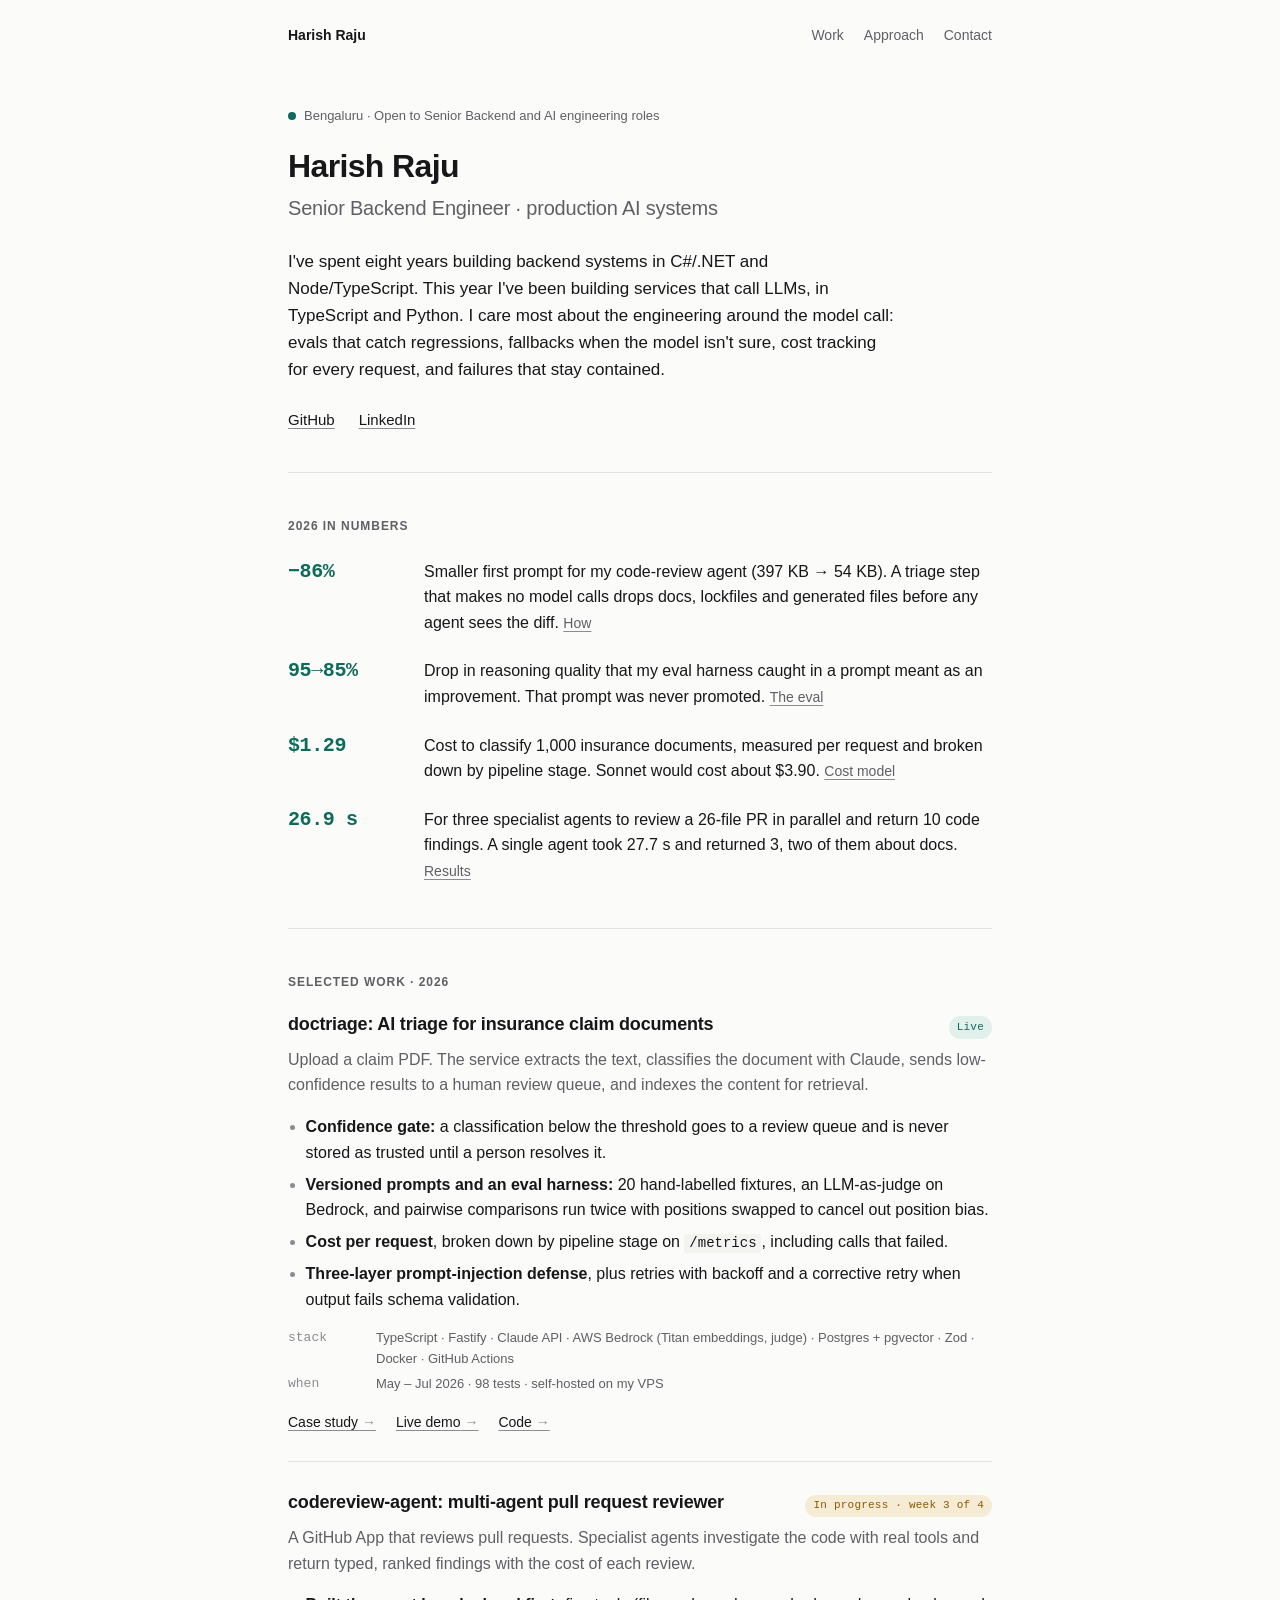
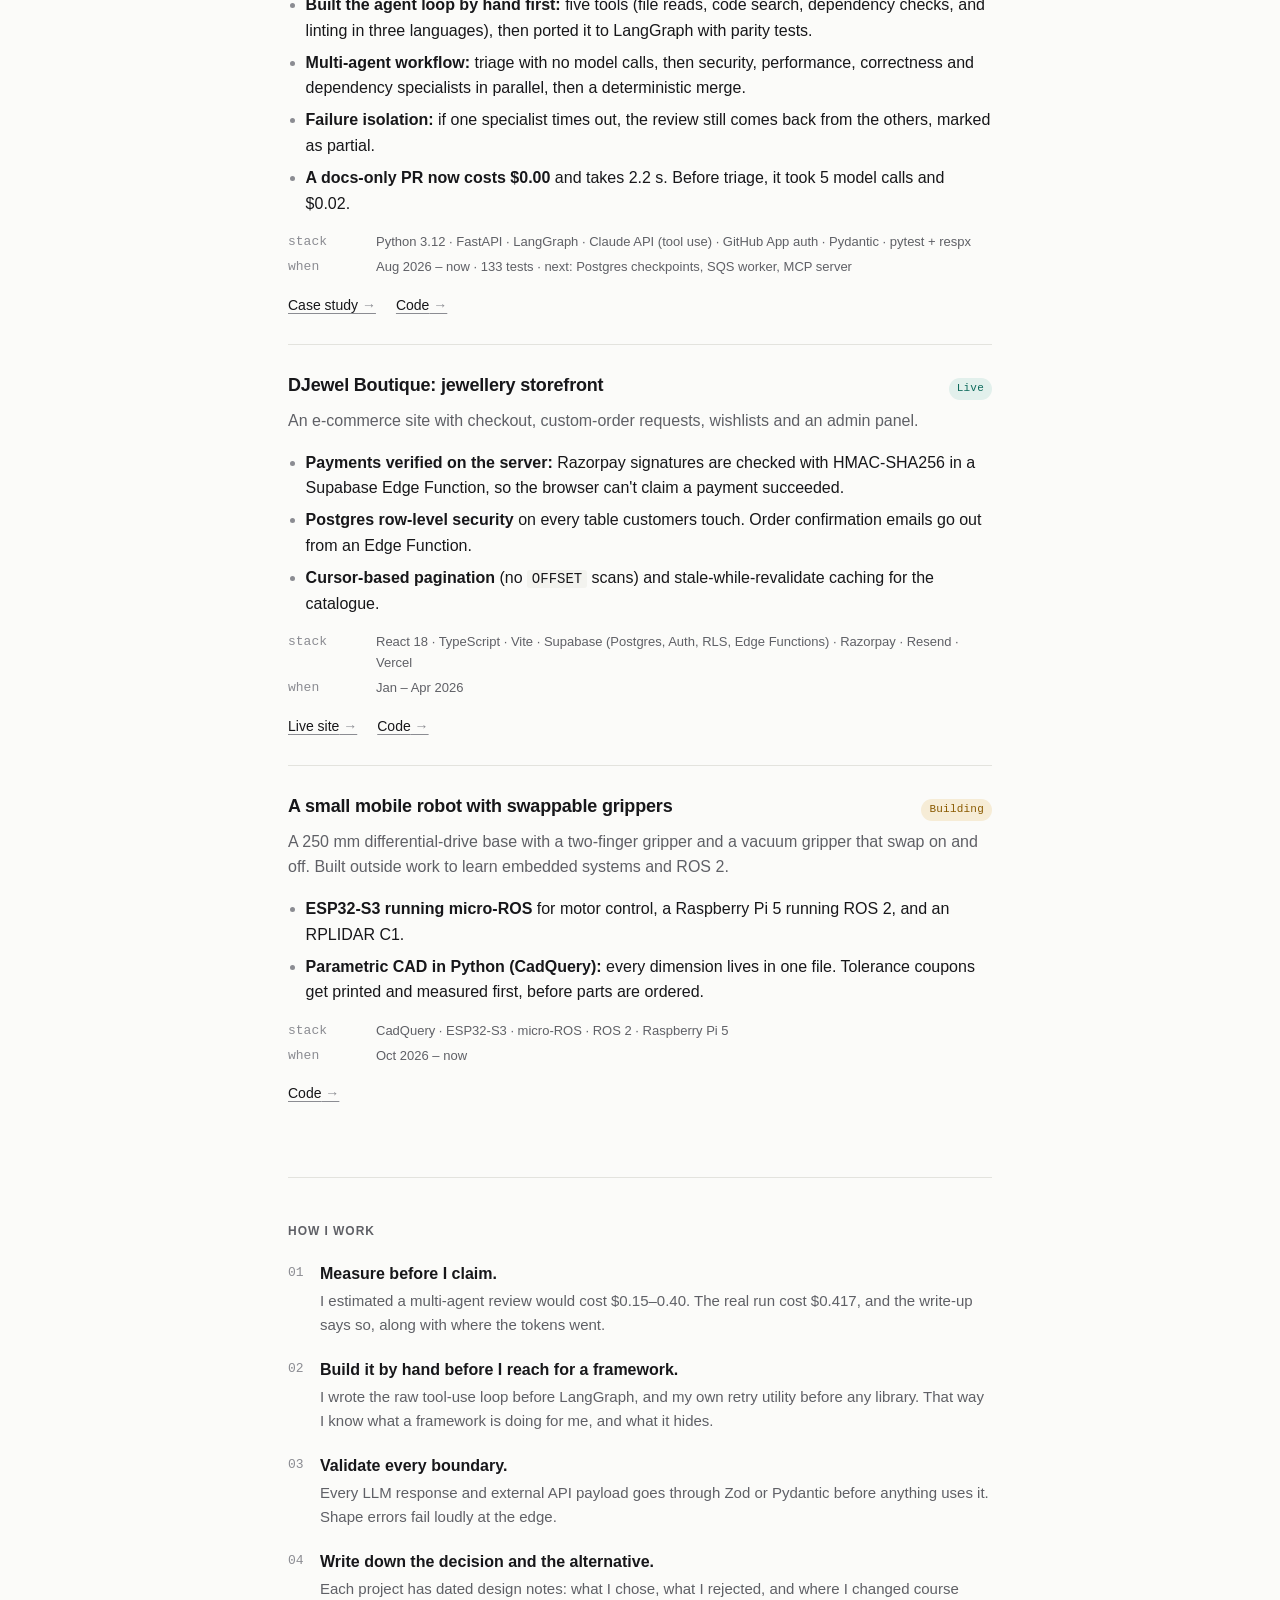
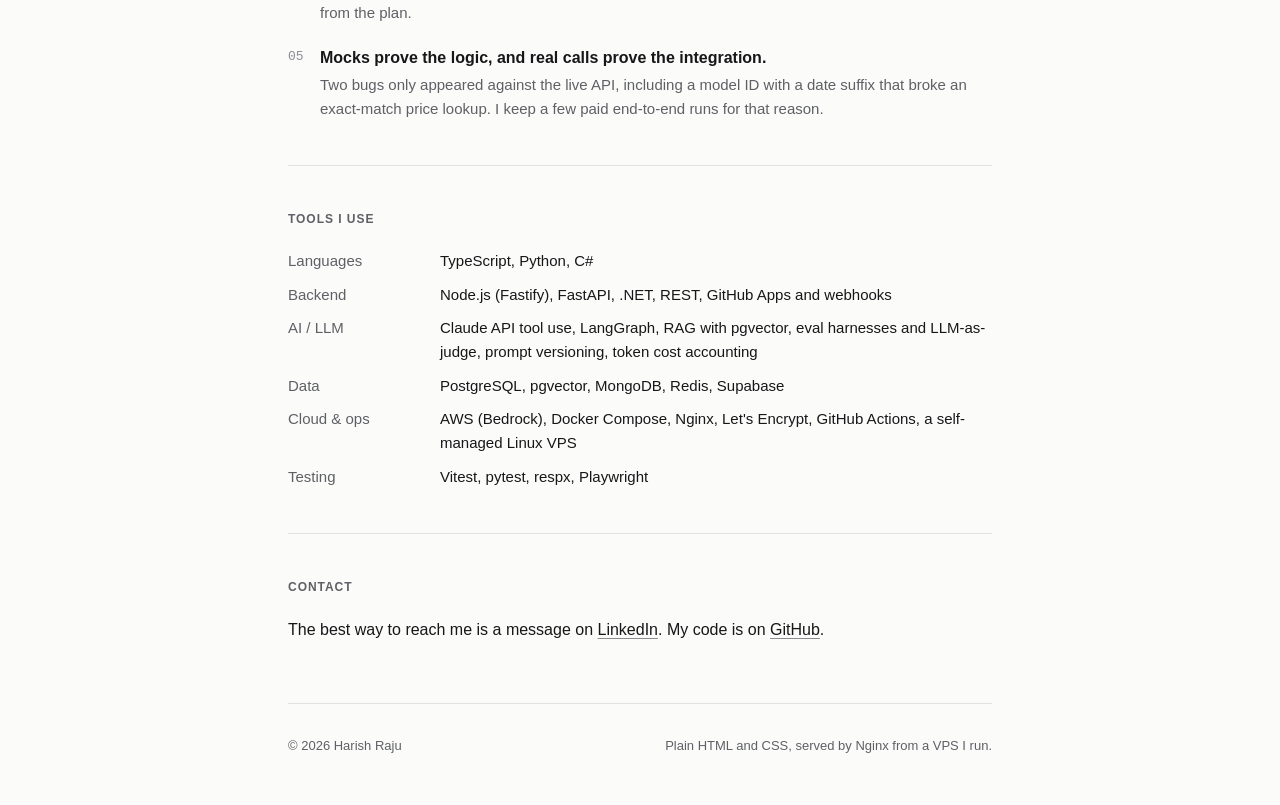
==== index.html @ 6cf72e7b "Portfolio site: home page, doctriage and codereview-agent case studies, deploy config Co-Authored-By" ====
<!doctype html>
<html lang="en">
<head>
<meta charset="utf-8">
<meta name="viewport" content="width=device-width, initial-scale=1">
<title>Harish Raju · Senior Backend Engineer, AI Systems</title>
<meta name="description" content="Senior backend engineer in Bengaluru with 8 years in C#/.NET and Node/TypeScript, now building production LLM services: agents, RAG, evals, cost tracking and failure isolation.">
<link rel="canonical" href="https://harishraju.tech/">
<meta name="color-scheme" content="light dark">
<meta name="theme-color" content="#fbfbf9" media="(prefers-color-scheme: light)">
<meta name="theme-color" content="#111214" media="(prefers-color-scheme: dark)">

<meta property="og:type" content="profile">
<meta property="og:url" content="https://harishraju.tech/">
<meta property="og:title" content="Harish Raju · Senior Backend Engineer, AI Systems">
<meta property="og:description" content="Production LLM services with evals, fallbacks, cost tracking and failure isolation. Case studies with real numbers.">
<meta property="og:image" content="https://harishraju.tech/assets/og.png">
<meta property="og:image:width" content="1200">
<meta property="og:image:height" content="630">
<meta name="twitter:card" content="summary_large_image">

<link rel="icon" href="/favicon.svg" type="image/svg+xml">
<link rel="stylesheet" href="/assets/style.css">

<script type="application/ld+json">
{
  "@context": "https://schema.org",
  "@type": "Person",
  "name": "Harish Raju",
  "url": "https://harishraju.tech/",
  "jobTitle": "Senior Backend Engineer",
  "address": { "@type": "PostalAddress", "addressLocality": "Bengaluru", "addressCountry": "IN" },
  "knowsAbout": ["Backend engineering", "LLM applications", "AI agents", "LangGraph", "RAG", "LLM evaluation", "TypeScript", "Python", "C#", ".NET", "PostgreSQL", "AWS Bedrock", "Docker"],
  "sameAs": ["https://github.com/harisharaju1", "https://www.linkedin.com/in/harish-raju"]
}
</script>
</head>
<body>
<a class="skip" href="#main">Skip to content</a>

<div class="wrap">
  <header class="top">
    <a class="home" href="/">Harish Raju</a>
    <nav aria-label="Primary">
      <a href="#work">Work</a>
      <a href="#approach">Approach</a>
      <a href="#contact">Contact</a>
    </nav>
  </header>

  <main id="main">

    <section class="hero" aria-labelledby="name">
      <div class="status"><span class="dot" aria-hidden="true"></span>Bengaluru · Open to Senior Backend and AI engineering roles</div>
      <h1 id="name">Harish Raju</h1>
      <p class="role">Senior Backend Engineer · production AI systems</p>
      <p class="lede">I've spent eight years building backend systems in C#/.NET and Node/TypeScript. This year I've been building services that call LLMs, in TypeScript and Python. I care most about the engineering around the model call: evals that catch regressions, fallbacks when the model isn't sure, cost tracking for every request, and failures that stay contained.</p>
      <div class="links">
        <a href="https://github.com/harisharaju1">GitHub</a>
        <a href="https://www.linkedin.com/in/harish-raju">LinkedIn</a>
        <!-- <a href="mailto:you@example.com">Email</a> -->
        <!-- <a href="/resume.pdf">Résumé (PDF)</a> -->
      </div>
    </section>

    <section aria-labelledby="numbers">
      <h2 id="numbers">2026 in numbers</h2>
      <ul class="facts">
        <li><span class="n">−86%</span><span class="d">Smaller first prompt for my code-review agent (397 KB → 54 KB). A triage step that makes no model calls drops docs, lockfiles and generated files before any agent sees the diff. <a href="/work/codereview-agent/#triage">How</a></span></li>
        <li><span class="n">95→85%</span><span class="d">Drop in reasoning quality that my eval harness caught in a prompt meant as an improvement. That prompt was never promoted. <a href="/work/doctriage/#evals">The eval</a></span></li>
        <li><span class="n">$1.29</span><span class="d">Cost to classify 1,000 insurance documents, measured per request and broken down by pipeline stage. Sonnet would cost about $3.90. <a href="/work/doctriage/#cost">Cost model</a></span></li>
        <li><span class="n">26.9 s</span><span class="d">For three specialist agents to review a 26-file PR in parallel and return 10 code findings. A single agent took 27.7 s and returned 3, two of them about docs. <a href="/work/codereview-agent/#results">Results</a></span></li>
      </ul>
    </section>

    <section id="work" aria-labelledby="work-h">
      <h2 id="work-h">Selected work · 2026</h2>

      <article class="project">
        <header>
          <h3>doctriage: AI triage for insurance claim documents</h3>
          <span class="badge">Live</span>
        </header>
        <p class="what">Upload a claim PDF. The service extracts the text, classifies the document with Claude, sends low-confidence results to a human review queue, and indexes the content for retrieval.</p>
        <ul>
          <li><strong>Confidence gate:</strong> a classification below the threshold goes to a review queue and is never stored as trusted until a person resolves it.</li>
          <li><strong>Versioned prompts and an eval harness:</strong> 20 hand-labelled fixtures, an LLM-as-judge on Bedrock, and pairwise comparisons run twice with positions swapped to cancel out position bias.</li>
          <li><strong>Cost per request</strong>, broken down by pipeline stage on <code>/metrics</code>, including calls that failed.</li>
          <li><strong>Three-layer prompt-injection defense</strong>, plus retries with backoff and a corrective retry when output fails schema validation.</li>
        </ul>
        <dl class="spec">
          <dt>Stack</dt><dd>TypeScript · Fastify · Claude API · AWS Bedrock (Titan embeddings, judge) · Postgres + pgvector · Zod · Docker · GitHub Actions</dd>
          <dt>When</dt><dd>May – Jul 2026 · 98 tests · self-hosted on my VPS</dd>
        </dl>
        <div class="actions">
          <a href="/work/doctriage/">Case study</a>
          <a href="https://doctriage.harishraju.tech">Live demo</a>
          <a href="https://github.com/harisharaju1/doctriage">Code</a>
        </div>
      </article>

      <article class="project">
        <header>
          <h3>codereview-agent: multi-agent pull request reviewer</h3>
          <span class="badge wip">In progress · week 3 of 4</span>
        </header>
        <p class="what">A GitHub App that reviews pull requests. Specialist agents investigate the code with real tools and return typed, ranked findings with the cost of each review.</p>
        <ul>
          <li><strong>Built the agent loop by hand first:</strong> five tools (file reads, code search, dependency checks, and linting in three languages), then ported it to LangGraph with parity tests.</li>
          <li><strong>Multi-agent workflow:</strong> triage with no model calls, then security, performance, correctness and dependency specialists in parallel, then a deterministic merge.</li>
          <li><strong>Failure isolation:</strong> if one specialist times out, the review still comes back from the others, marked as partial.</li>
          <li><strong>A docs-only PR now costs $0.00</strong> and takes 2.2 s. Before triage, it took 5 model calls and $0.02.</li>
        </ul>
        <dl class="spec">
          <dt>Stack</dt><dd>Python 3.12 · FastAPI · LangGraph · Claude API (tool use) · GitHub App auth · Pydantic · pytest + respx</dd>
          <dt>When</dt><dd>Aug 2026 – now · 133 tests · next: Postgres checkpoints, SQS worker, MCP server</dd>
        </dl>
        <div class="actions">
          <a href="/work/codereview-agent/">Case study</a>
          <a href="https://github.com/harisharaju1/codereview-agent">Code</a>
        </div>
      </article>

      <article class="project">
        <header>
          <h3>DJewel Boutique: jewellery storefront</h3>
          <span class="badge">Live</span>
        </header>
        <p class="what">An e-commerce site with checkout, custom-order requests, wishlists and an admin panel.</p>
        <ul>
          <li><strong>Payments verified on the server:</strong> Razorpay signatures are checked with HMAC-SHA256 in a Supabase Edge Function, so the browser can't claim a payment succeeded.</li>
          <li><strong>Postgres row-level security</strong> on every table customers touch. Order confirmation emails go out from an Edge Function.</li>
          <li><strong>Cursor-based pagination</strong> (no <code>OFFSET</code> scans) and stale-while-revalidate caching for the catalogue.</li>
        </ul>
        <dl class="spec">
          <dt>Stack</dt><dd>React 18 · TypeScript · Vite · Supabase (Postgres, Auth, RLS, Edge Functions) · Razorpay · Resend · Vercel</dd>
          <dt>When</dt><dd>Jan – Apr 2026</dd>
        </dl>
        <div class="actions">
          <a href="https://digitaljems.vercel.app">Live site</a>
          <a href="https://github.com/harisharaju1/digitaljems">Code</a>
        </div>
      </article>

      <article class="project">
        <header>
          <h3>A small mobile robot with swappable grippers</h3>
          <span class="badge wip">Building</span>
        </header>
        <p class="what">A 250 mm differential-drive base with a two-finger gripper and a vacuum gripper that swap on and off. Built outside work to learn embedded systems and ROS 2.</p>
        <ul>
          <li><strong>ESP32-S3 running micro-ROS</strong> for motor control, a Raspberry Pi 5 running ROS 2, and an RPLIDAR C1.</li>
          <li><strong>Parametric CAD in Python (CadQuery):</strong> every dimension lives in one file. Tolerance coupons get printed and measured first, before parts are ordered.</li>
        </ul>
        <dl class="spec">
          <dt>Stack</dt><dd>CadQuery · ESP32-S3 · micro-ROS · ROS 2 · Raspberry Pi 5</dd>
          <dt>When</dt><dd>Oct 2026 – now</dd>
        </dl>
        <div class="actions">
          <a href="https://github.com/harisharaju1/handheld-robotics-v1">Code</a>
        </div>
      </article>
    </section>

    <!--
      Experience goes here. Suggested shape, newest first:

    <section id="experience" aria-labelledby="exp-h">
      <h2 id="exp-h">Experience</h2>
      <article class="project">
        <header><h3>Senior Software Engineer · Company</h3><span class="mono muted">2022 – now</span></header>
        <ul>
          <li>Outcome with a number (latency, cost, scale, users).</li>
        </ul>
      </article>
    </section>
    -->

    <section id="approach" aria-labelledby="approach-h">
      <h2 id="approach-h">How I work</h2>
      <ol class="principles">
        <li><div><strong>Measure before I claim.</strong><p>I estimated a multi-agent review would cost $0.15–0.40. The real run cost $0.417, and the write-up says so, along with where the tokens went.</p></div></li>
        <li><div><strong>Build it by hand before I reach for a framework.</strong><p>I wrote the raw tool-use loop before LangGraph, and my own retry utility before any library. That way I know what a framework is doing for me, and what it hides.</p></div></li>
        <li><div><strong>Validate every boundary.</strong><p>Every LLM response and external API payload goes through Zod or Pydantic before anything uses it. Shape errors fail loudly at the edge.</p></div></li>
        <li><div><strong>Write down the decision and the alternative.</strong><p>Each project has dated design notes: what I chose, what I rejected, and where I changed course from the plan.</p></div></li>
        <li><div><strong>Mocks prove the logic, and real calls prove the integration.</strong><p>Two bugs only appeared against the live API, including a model ID with a date suffix that broke an exact-match price lookup. I keep a few paid end-to-end runs for that reason.</p></div></li>
      </ol>
    </section>

    <section aria-labelledby="skills-h">
      <h2 id="skills-h">Tools I use</h2>
      <dl class="skills">
        <dt>Languages</dt><dd>TypeScript, Python, C#</dd>
        <dt>Backend</dt><dd>Node.js (Fastify), FastAPI, .NET, REST, GitHub Apps and webhooks</dd>
        <dt>AI / LLM</dt><dd>Claude API tool use, LangGraph, RAG with pgvector, eval harnesses and LLM-as-judge, prompt versioning, token cost accounting</dd>
        <dt>Data</dt><dd>PostgreSQL, pgvector, MongoDB, Redis, Supabase</dd>
        <dt>Cloud &amp; ops</dt><dd>AWS (Bedrock), Docker Compose, Nginx, Let's Encrypt, GitHub Actions, a self-managed Linux VPS</dd>
        <dt>Testing</dt><dd>Vitest, pytest, respx, Playwright</dd>
      </dl>
    </section>

    <section id="contact" aria-labelledby="contact-h">
      <h2 id="contact-h">Contact</h2>
      <p>The best way to reach me is a message on <a href="https://www.linkedin.com/in/harish-raju">LinkedIn</a>. My code is on <a href="https://github.com/harisharaju1">GitHub</a>.</p>
    </section>

  </main>

  <footer class="site">
    <span>© 2026 Harish Raju</span>
    <span class="built">Plain HTML and CSS, served by Nginx from a VPS I run.</span>
  </footer>
</div>
</body>
</html>
---- assets/style.css ----
/* harishraju.tech — one stylesheet, no build step. */

:root {
  --bg: #fbfbf9;
  --surface: #f3f3ef;
  --text: #17171a;
  --muted: #5f6066;
  --faint: #8b8c92;
  --rule: #e3e3de;
  --accent: #0e6b5c;
  --accent-soft: #e2f0ec;
  --warn: #8a5a00;
  --warn-soft: #f6ecd6;

  --sans: ui-sans-serif, -apple-system, BlinkMacSystemFont, "Segoe UI", Roboto, "Helvetica Neue", Arial, sans-serif;
  --mono: ui-monospace, "SF Mono", SFMono-Regular, Menlo, Consolas, "Liberation Mono", monospace;

  --measure: 44rem;
  --gutter: 1rem;
}

@media (prefers-color-scheme: dark) {
  :root:not([data-theme="light"]) {
    --bg: #111214;
    --surface: #18191c;
    --text: #e8e8e6;
    --muted: #a3a4a8;
    --faint: #75767b;
    --rule: #2a2b2f;
    --accent: #5cc3ac;
    --accent-soft: #15302a;
    --warn: #e0b45c;
    --warn-soft: #2d2513;
  }
}

*, *::before, *::after { box-sizing: border-box; }

html { -webkit-text-size-adjust: 100%; }

body {
  margin: 0;
  background: var(--bg);
  color: var(--text);
  font: 16px/1.6 var(--sans);
  text-rendering: optimizeLegibility;
  -webkit-font-smoothing: antialiased;
}

.wrap {
  max-width: calc(var(--measure) + 2 * var(--gutter));
  margin: 0 auto;
  padding: 0 var(--gutter);
}

a { color: inherit; text-decoration-color: var(--faint); text-underline-offset: 3px; text-decoration-thickness: 1px; }
a:hover { color: var(--accent); text-decoration-color: currentColor; }
a:focus-visible { outline: 2px solid var(--accent); outline-offset: 2px; border-radius: 2px; }

.skip { position: absolute; left: -999px; }
.skip:focus { left: var(--gutter); top: .5rem; background: var(--bg); padding: .25rem .5rem; }

/* ---------- top bar ---------- */

.top {
  display: flex; justify-content: space-between; align-items: baseline;
  padding: 1.5rem 0 0; font-size: .875rem;
}
.top .home { font-weight: 600; text-decoration: none; }
.top nav { display: flex; gap: 1.25rem; color: var(--muted); }
.top nav a { text-decoration: none; }

/* ---------- type ---------- */

h1 { font-size: 2rem; line-height: 1.2; letter-spacing: -.02em; margin: 0; font-weight: 650; }
h2 {
  font-size: .75rem; font-weight: 600; letter-spacing: .08em; text-transform: uppercase;
  color: var(--muted); margin: 0 0 1.25rem;
}
h3 { font-size: 1.125rem; line-height: 1.35; margin: 0; font-weight: 620; letter-spacing: -.01em; }
p { margin: 0 0 1rem; }
.muted { color: var(--muted); }
.mono, code { font-family: var(--mono); font-size: .875em; }
code { background: var(--surface); padding: .1em .35em; border-radius: 3px; }

section { padding: 2.75rem 0; border-top: 1px solid var(--rule); }
section:first-of-type { border-top: 0; }

/* ---------- hero ---------- */

.hero { padding: 3.5rem 0 2.5rem; }
.hero .role { font-size: 1.25rem; color: var(--muted); margin: .4rem 0 1.5rem; letter-spacing: -.01em; }
.hero .lede { font-size: 1.0625rem; max-width: 38rem; }
.status {
  display: inline-flex; align-items: center; gap: .5rem;
  font-size: .8125rem; color: var(--muted); margin-bottom: 1.25rem;
}
.dot { width: .5rem; height: .5rem; border-radius: 50%; background: var(--accent); flex: none; }
.links { display: flex; flex-wrap: wrap; gap: .5rem 1.5rem; margin-top: 1.5rem; font-size: .9375rem; }
.links a { font-weight: 500; }

/* ---------- key numbers ---------- */

.facts { list-style: none; margin: 0; padding: 0; display: grid; gap: 1.25rem; }
.facts li { display: grid; grid-template-columns: 7.5rem 1fr; gap: 1rem; align-items: baseline; }
.facts .n { font-family: var(--mono); font-size: 1.25rem; font-weight: 600; letter-spacing: -.02em; color: var(--accent); white-space: nowrap; }
.facts .d { color: var(--text); }
.facts .d a { color: var(--muted); font-size: .875rem; white-space: nowrap; }

/* ---------- project entries ---------- */

.project { padding: 1.75rem 0; border-top: 1px solid var(--rule); }
.project:first-of-type { border-top: 0; padding-top: 0; }
.project header { display: flex; justify-content: space-between; align-items: baseline; gap: 1rem; flex-wrap: wrap; margin-bottom: .5rem; }
.project .what { color: var(--muted); margin-bottom: 1rem; }
.project ul { margin: 0 0 1rem; padding-left: 1.1rem; }
.project li { margin-bottom: .4rem; }
.project li::marker { color: var(--faint); }

.badge {
  font-family: var(--mono); font-size: .6875rem; letter-spacing: .02em;
  padding: .15rem .5rem; border-radius: 999px; white-space: nowrap;
  background: var(--accent-soft); color: var(--accent);
}
.badge.wip { background: var(--warn-soft); color: var(--warn); }

.spec { display: grid; grid-template-columns: 4.5rem 1fr; gap: .25rem 1rem; font-size: .8125rem; margin: 0 0 1rem; }
.spec dt { font-family: var(--mono); color: var(--faint); text-transform: lowercase; }
.spec dd { margin: 0; color: var(--muted); }

.actions { display: flex; flex-wrap: wrap; gap: .5rem 1.25rem; font-size: .875rem; font-weight: 500; }
.actions a::after { content: " \2192"; color: var(--faint); }

/* ---------- principles ---------- */

.principles { list-style: none; padding: 0; margin: 0; display: grid; gap: 1.25rem; counter-reset: p; }
.principles li { counter-increment: p; display: grid; grid-template-columns: 2rem 1fr; }
.principles li::before { content: counter(p, decimal-leading-zero); font-family: var(--mono); font-size: .8125rem; color: var(--faint); padding-top: .15rem; }
.principles strong { font-weight: 600; }
.principles p { margin: .15rem 0 0; color: var(--muted); font-size: .9375rem; }

/* ---------- skills ---------- */

.skills { display: grid; grid-template-columns: 8.5rem 1fr; gap: .6rem 1rem; margin: 0; font-size: .9375rem; }
.skills dt { color: var(--muted); }
.skills dd { margin: 0; }

/* ---------- case study pages ---------- */

.crumb { font-size: .8125rem; color: var(--muted); margin: 3rem 0 .75rem; font-family: var(--mono); }
.crumb a { text-decoration: none; }
.cs-head { padding-bottom: 2rem; }
.cs-head .role { font-size: 1.125rem; color: var(--muted); margin: .5rem 0 1.5rem; }

.prose p, .prose li { max-width: 40rem; }
.prose ul, .prose ol { padding-left: 1.1rem; margin: 0 0 1rem; }
.prose li { margin-bottom: .5rem; }
.prose h3 { margin: 2rem 0 .5rem; }
.prose h3:first-child { margin-top: 0; }

table { width: 100%; border-collapse: collapse; font-size: .875rem; margin: 0 0 1rem; }
th, td { text-align: left; padding: .55rem .75rem .55rem 0; border-bottom: 1px solid var(--rule); vertical-align: top; }
th { font-weight: 600; font-size: .75rem; color: var(--muted); letter-spacing: .02em; }
td.num, th.num { text-align: right; font-family: var(--mono); font-variant-numeric: tabular-nums; padding-right: 0; padding-left: .75rem; white-space: nowrap; }
.table-scroll { overflow-x: auto; -webkit-overflow-scrolling: touch; }
.caption { font-size: .8125rem; color: var(--muted); }

/* decision blocks */
.decision { border-left: 2px solid var(--rule); padding-left: 1rem; margin: 0 0 1.5rem; }
.decision h3 { font-size: 1rem; margin-bottom: .35rem; }
.decision p { color: var(--muted); font-size: .9375rem; margin-bottom: .5rem; }
.decision .alt { font-size: .875rem; color: var(--faint); }

/* ---------- flow diagrams (HTML, so they reflow on phones) ---------- */

.flow { display: grid; gap: 0; margin: .5rem 0 1rem; font-size: .8125rem; }
.flow .step {
  border: 1px solid var(--rule); border-radius: 6px; background: var(--surface);
  padding: .55rem .75rem; display: grid; grid-template-columns: 1fr auto; gap: .75rem; align-items: baseline;
}
.flow .step b { font-weight: 600; }
.flow .step span { color: var(--muted); font-family: var(--mono); font-size: .75rem; text-align: right; }
.flow .step.accent { border-color: var(--accent); background: var(--accent-soft); }
.flow .arrow { height: 1.25rem; position: relative; }
.flow .arrow::before { content: ""; position: absolute; left: 1.25rem; top: 0; bottom: 0; border-left: 1px solid var(--faint); }
.flow .arrow::after { content: ""; position: absolute; left: calc(1.25rem - 3px); bottom: 0; border: 3px solid transparent; border-top-color: var(--faint); border-bottom: 0; }
.flow .arrow em { position: absolute; left: 2rem; top: .1rem; font-style: normal; font-family: var(--mono); font-size: .6875rem; color: var(--faint); }
.flow .fork { display: grid; grid-template-columns: repeat(var(--n, 2), minmax(0, 1fr)); gap: .5rem; }
.flow .fork .step { grid-template-columns: 1fr; gap: .15rem; }
.flow .fork .step span { text-align: left; }

/* ---------- footer ---------- */

footer.site { border-top: 1px solid var(--rule); padding: 2rem 0 3rem; font-size: .8125rem; color: var(--muted); display: flex; justify-content: space-between; gap: 1rem; flex-wrap: wrap; }

/* ---------- small screens ---------- */

@media (max-width: 560px) {
  h1 { font-size: 1.75rem; }
  .hero { padding-top: 2.5rem; }
  .facts li { grid-template-columns: 1fr; gap: .1rem; }
  .skills { grid-template-columns: 1fr; gap: .1rem; }
  .skills dd { margin-bottom: .6rem; }
  .flow .fork { grid-template-columns: 1fr 1fr; }
  .top nav { gap: .9rem; }
  table { font-size: .8125rem; }
  td.num, th.num { padding-left: .5rem; }
  th, td { padding-right: .5rem; }
}

/* ---------- print: recruiters do print these ---------- */

@media print {
  :root { --bg: #fff; --text: #000; --muted: #333; --faint: #666; --rule: #ccc; --accent: #000; --accent-soft: #fff; --surface: #fff; }
  .top nav, .skip, footer.site .built { display: none; }
  section { padding: 1.25rem 0; break-inside: avoid-page; }
  .project { break-inside: avoid; }
  a { text-decoration: none; }
  .links a[href^="http"]::after, .actions a[href^="http"]::after { content: " (" attr(href) ")"; font-size: .75rem; color: var(--muted); }
}
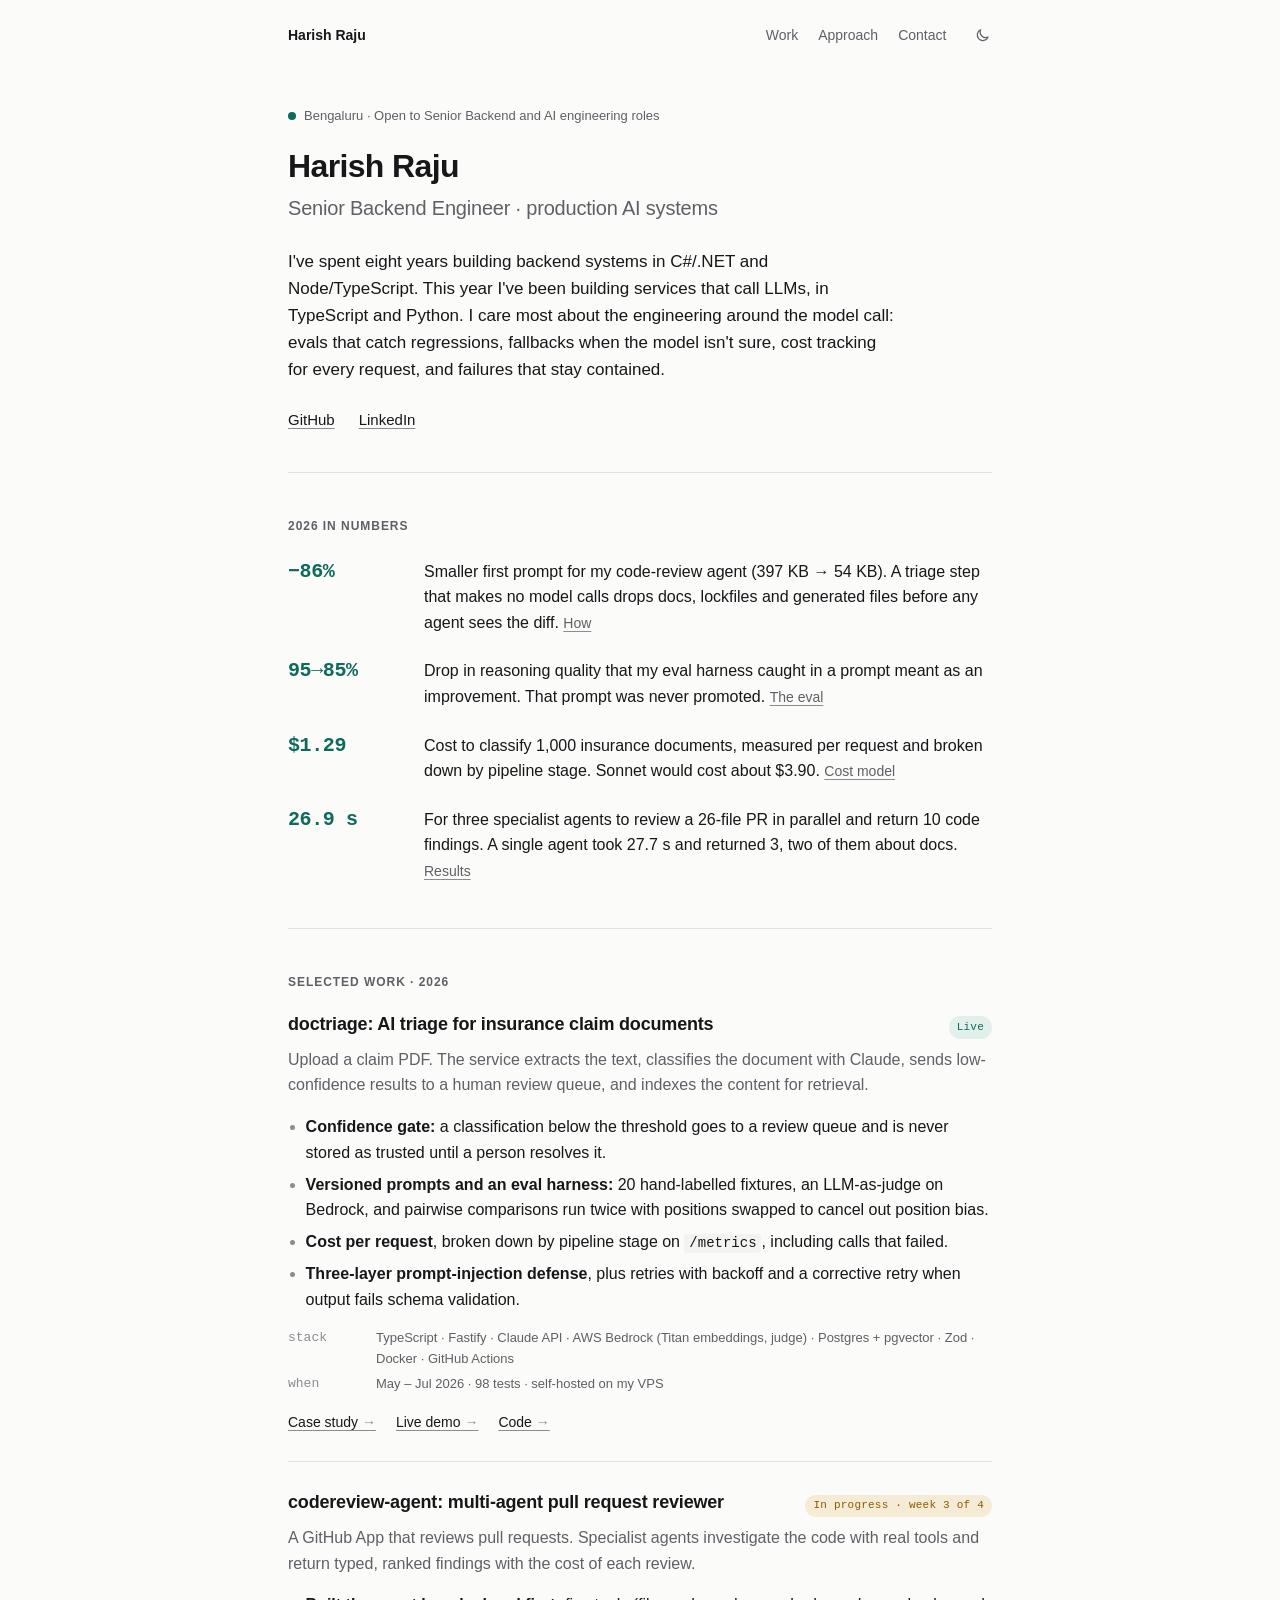
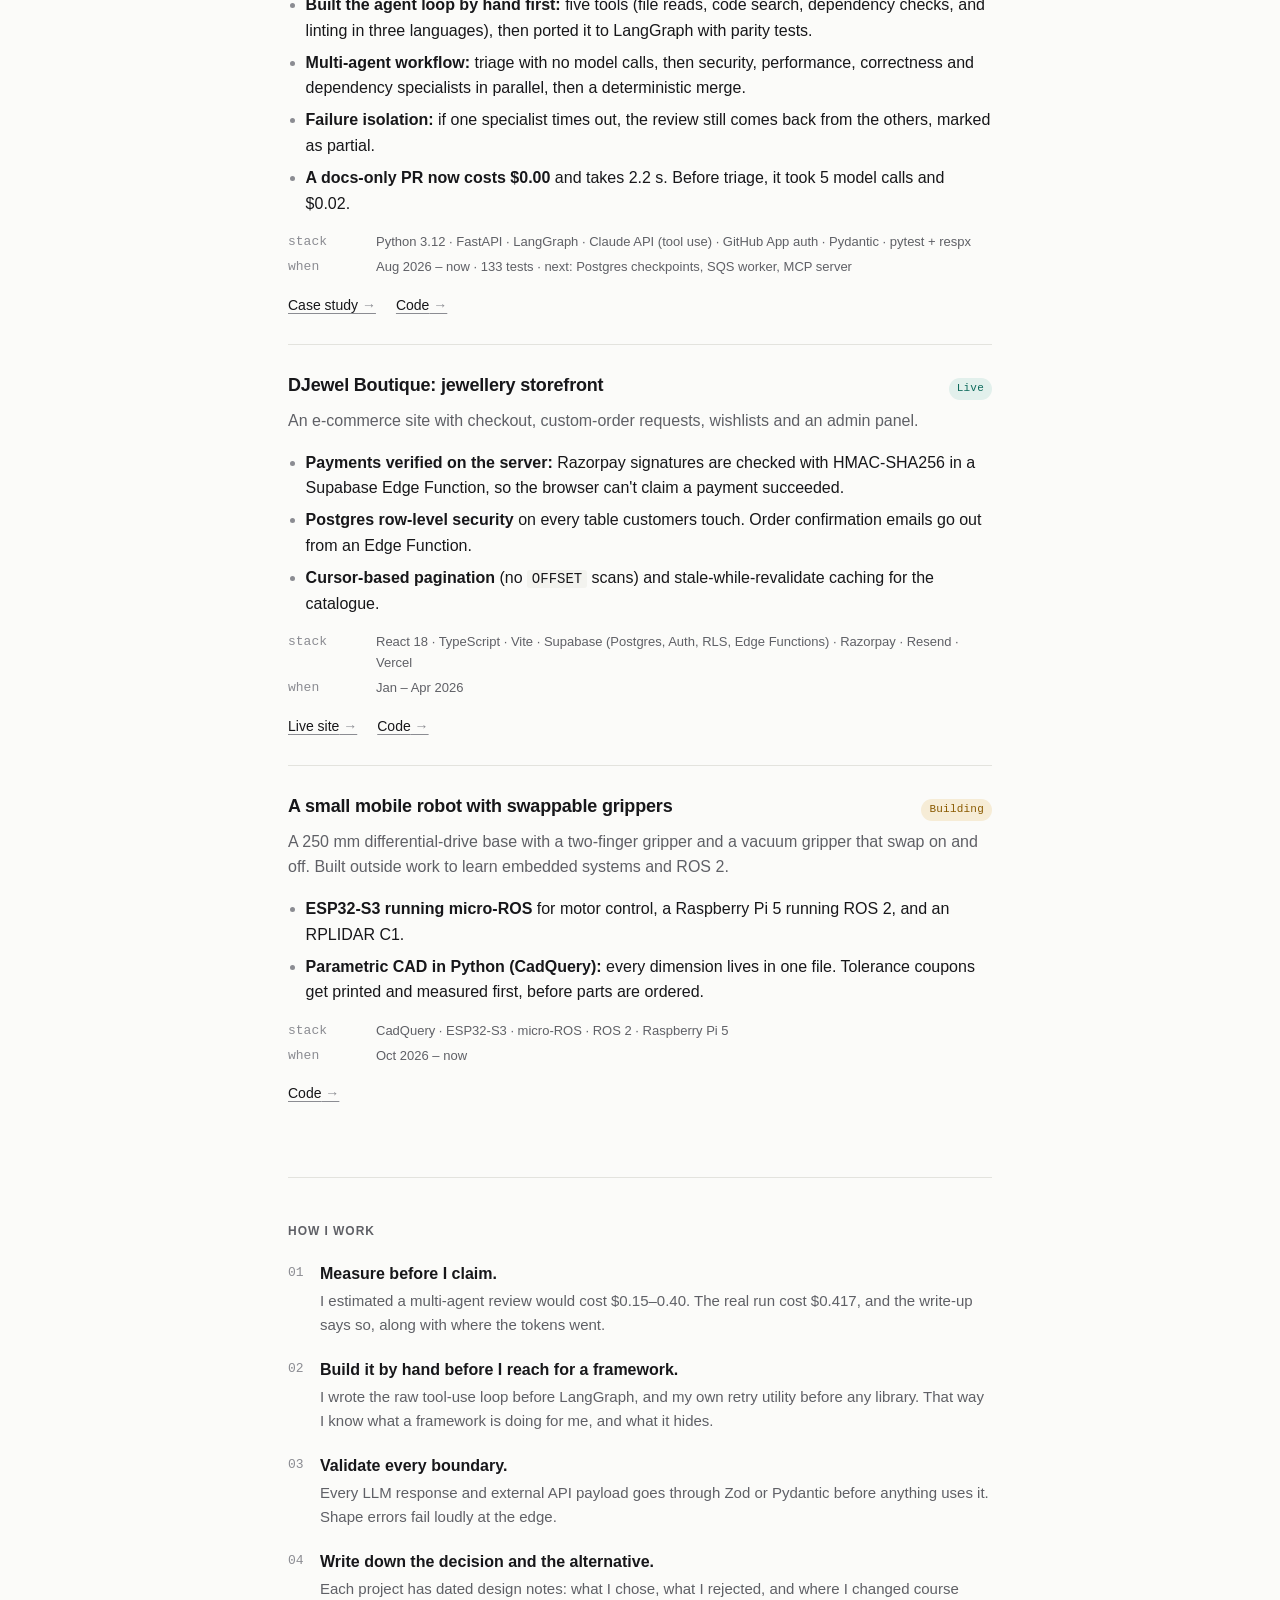
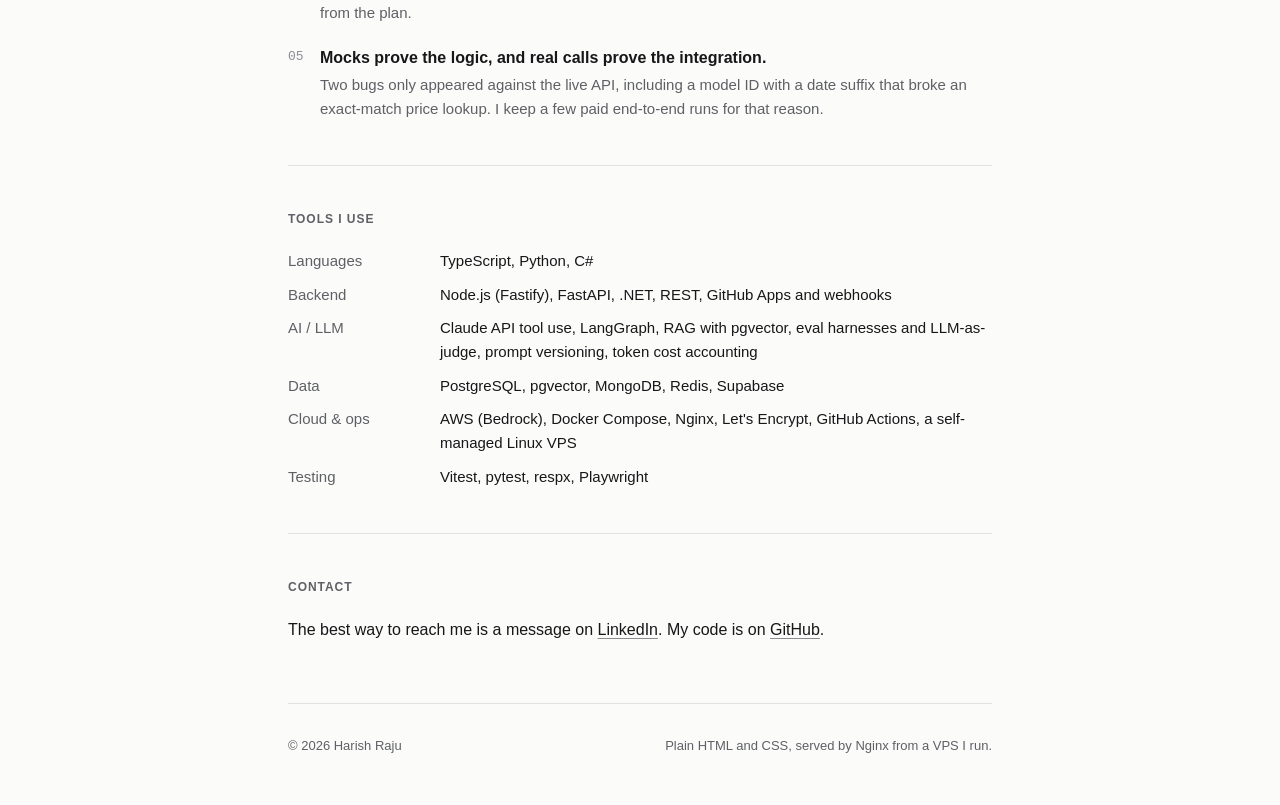
==== commit 27dacf7d: "Add a light/dark toggle, defaulting to light theme.js loads in <head> so a saved choice applies befo" ====
--- a/index.html
+++ b/index.html
@@ -6,9 +6,8 @@
 <title>Harish Raju · Senior Backend Engineer, AI Systems</title>
 <meta name="description" content="Senior backend engineer in Bengaluru with 8 years in C#/.NET and Node/TypeScript, now building production LLM services: agents, RAG, evals, cost tracking and failure isolation.">
 <link rel="canonical" href="https://harishraju.tech/">
-<meta name="color-scheme" content="light dark">
-<meta name="theme-color" content="#fbfbf9" media="(prefers-color-scheme: light)">
-<meta name="theme-color" content="#111214" media="(prefers-color-scheme: dark)">
+<meta name="color-scheme" content="light">
+<meta name="theme-color" content="#fbfbf9">
 
 <meta property="og:type" content="profile">
 <meta property="og:url" content="https://harishraju.tech/">
@@ -21,6 +20,7 @@
 
 <link rel="icon" href="/favicon.svg" type="image/svg+xml">
 <link rel="stylesheet" href="/assets/style.css">
+<script src="/assets/theme.js"></script>
 
 <script type="application/ld+json">
 {
@@ -41,11 +41,17 @@
 <div class="wrap">
   <header class="top">
     <a class="home" href="/">Harish Raju</a>
-    <nav aria-label="Primary">
-      <a href="#work">Work</a>
-      <a href="#approach">Approach</a>
-      <a href="#contact">Contact</a>
-    </nav>
+    <div class="right">
+      <nav aria-label="Primary">
+        <a href="#work">Work</a>
+        <a href="#approach">Approach</a>
+        <a href="#contact">Contact</a>
+      </nav>
+      <button class="theme-toggle" type="button" aria-label="Switch to dark mode" aria-pressed="false">
+        <svg class="moon" viewBox="0 0 24 24" fill="none" stroke="currentColor" stroke-width="1.75" stroke-linecap="round" stroke-linejoin="round" aria-hidden="true"><path d="M20 14.5A8 8 0 0 1 9.5 4a8 8 0 1 0 10.5 10.5z"/></svg>
+        <svg class="sun" viewBox="0 0 24 24" fill="none" stroke="currentColor" stroke-width="1.75" stroke-linecap="round" aria-hidden="true"><circle cx="12" cy="12" r="4"/><path d="M12 2v2M12 20v2M4.9 4.9l1.4 1.4M17.7 17.7l1.4 1.4M2 12h2M20 12h2M4.9 19.1l1.4-1.4M17.7 6.3l1.4-1.4"/></svg>
+      </button>
+    </div>
   </header>
 
   <main id="main">
--- a/assets/style.css
+++ b/assets/style.css
@@ -17,21 +17,24 @@
 
   --measure: 44rem;
   --gutter: 1rem;
-}
-
-@media (prefers-color-scheme: dark) {
-  :root:not([data-theme="light"]) {
-    --bg: #111214;
-    --surface: #18191c;
-    --text: #e8e8e6;
-    --muted: #a3a4a8;
-    --faint: #75767b;
-    --rule: #2a2b2f;
-    --accent: #5cc3ac;
-    --accent-soft: #15302a;
-    --warn: #e0b45c;
-    --warn-soft: #2d2513;
-  }
+
+  color-scheme: light;
+}
+
+/* Light is the default. Dark applies only when the visitor picks it (assets/theme.js). */
+:root[data-theme="dark"] {
+  --bg: #111214;
+  --surface: #18191c;
+  --text: #e8e8e6;
+  --muted: #a3a4a8;
+  --faint: #75767b;
+  --rule: #2a2b2f;
+  --accent: #5cc3ac;
+  --accent-soft: #15302a;
+  --warn: #e0b45c;
+  --warn-soft: #2d2513;
+
+  color-scheme: dark;
 }
 
 *, *::before, *::after { box-sizing: border-box; }
@@ -69,6 +72,20 @@
 .top .home { font-weight: 600; text-decoration: none; }
 .top nav { display: flex; gap: 1.25rem; color: var(--muted); }
 .top nav a { text-decoration: none; }
+.top .right { display: flex; align-items: center; gap: 1.25rem; }
+
+/* Hidden until theme.js runs, so it never shows as a dead button without JS. */
+.theme-toggle { display: none; }
+:root[data-theme] .theme-toggle {
+  display: inline-flex; align-items: center; justify-content: center;
+  width: 2rem; height: 2rem; margin: -.4rem -.4rem -.4rem 0; padding: 0;
+  border: 0; border-radius: 6px; background: none; color: var(--muted); cursor: pointer;
+}
+.theme-toggle:hover { color: var(--accent); background: var(--surface); }
+.theme-toggle:focus-visible { outline: 2px solid var(--accent); outline-offset: 2px; }
+.theme-toggle svg { width: 1.05rem; height: 1.05rem; }
+.theme-toggle .moon, :root[data-theme="dark"] .theme-toggle .sun { display: block; }
+.theme-toggle .sun, :root[data-theme="dark"] .theme-toggle .moon { display: none; }
 
 /* ---------- type ---------- */
 
@@ -186,6 +203,7 @@
 .flow .arrow::after { content: ""; position: absolute; left: calc(1.25rem - 3px); bottom: 0; border: 3px solid transparent; border-top-color: var(--faint); border-bottom: 0; }
 .flow .arrow em { position: absolute; left: 2rem; top: .1rem; font-style: normal; font-family: var(--mono); font-size: .6875rem; color: var(--faint); }
 .flow .fork { display: grid; grid-template-columns: repeat(var(--n, 2), minmax(0, 1fr)); gap: .5rem; }
+.flow .fork.four { --n: 4; }
 .flow .fork .step { grid-template-columns: 1fr; gap: .15rem; }
 .flow .fork .step span { text-align: left; }
 
@@ -203,6 +221,7 @@
   .skills dd { margin-bottom: .6rem; }
   .flow .fork { grid-template-columns: 1fr 1fr; }
   .top nav { gap: .9rem; }
+  .top .right { gap: .9rem; }
   table { font-size: .8125rem; }
   td.num, th.num { padding-left: .5rem; }
   th, td { padding-right: .5rem; }
@@ -212,7 +231,7 @@
 
 @media print {
   :root { --bg: #fff; --text: #000; --muted: #333; --faint: #666; --rule: #ccc; --accent: #000; --accent-soft: #fff; --surface: #fff; }
-  .top nav, .skip, footer.site .built { display: none; }
+  .top nav, .theme-toggle, .skip, footer.site .built { display: none !important; }
   section { padding: 1.25rem 0; break-inside: avoid-page; }
   .project { break-inside: avoid; }
   a { text-decoration: none; }
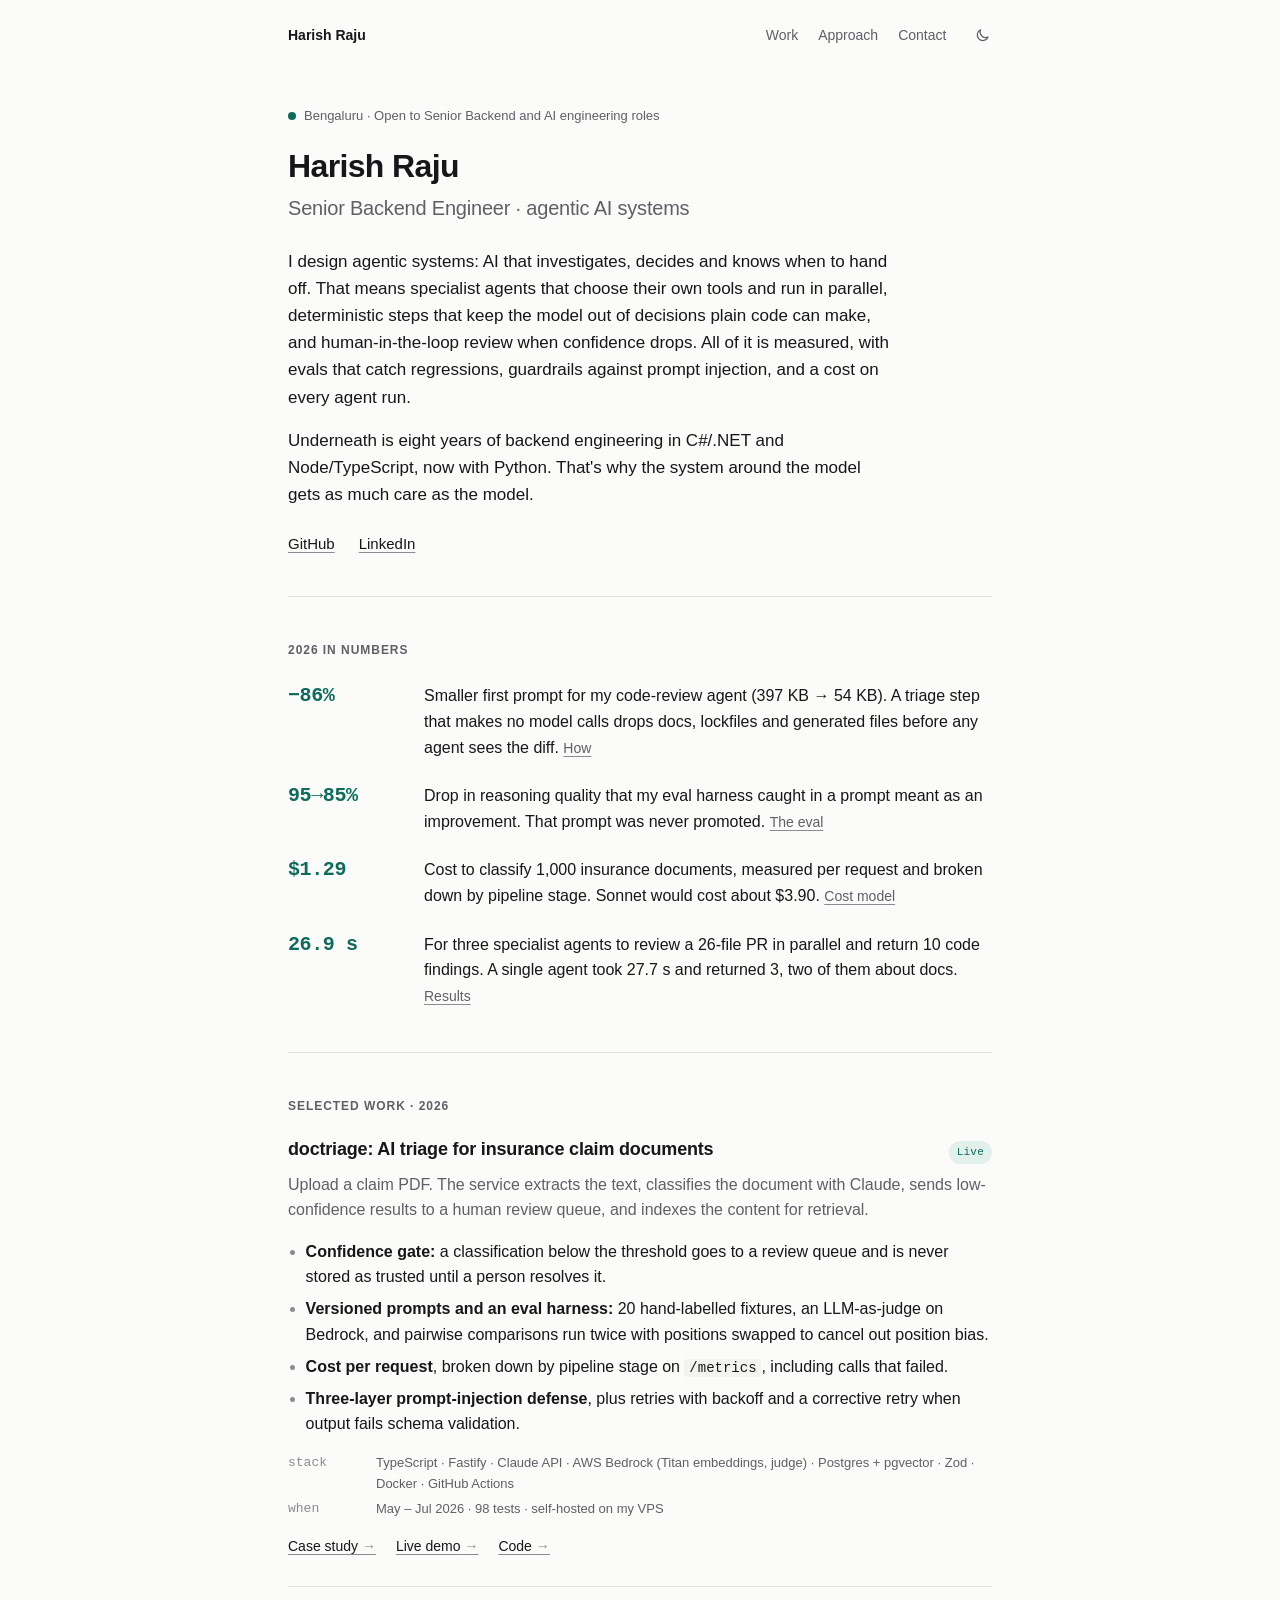
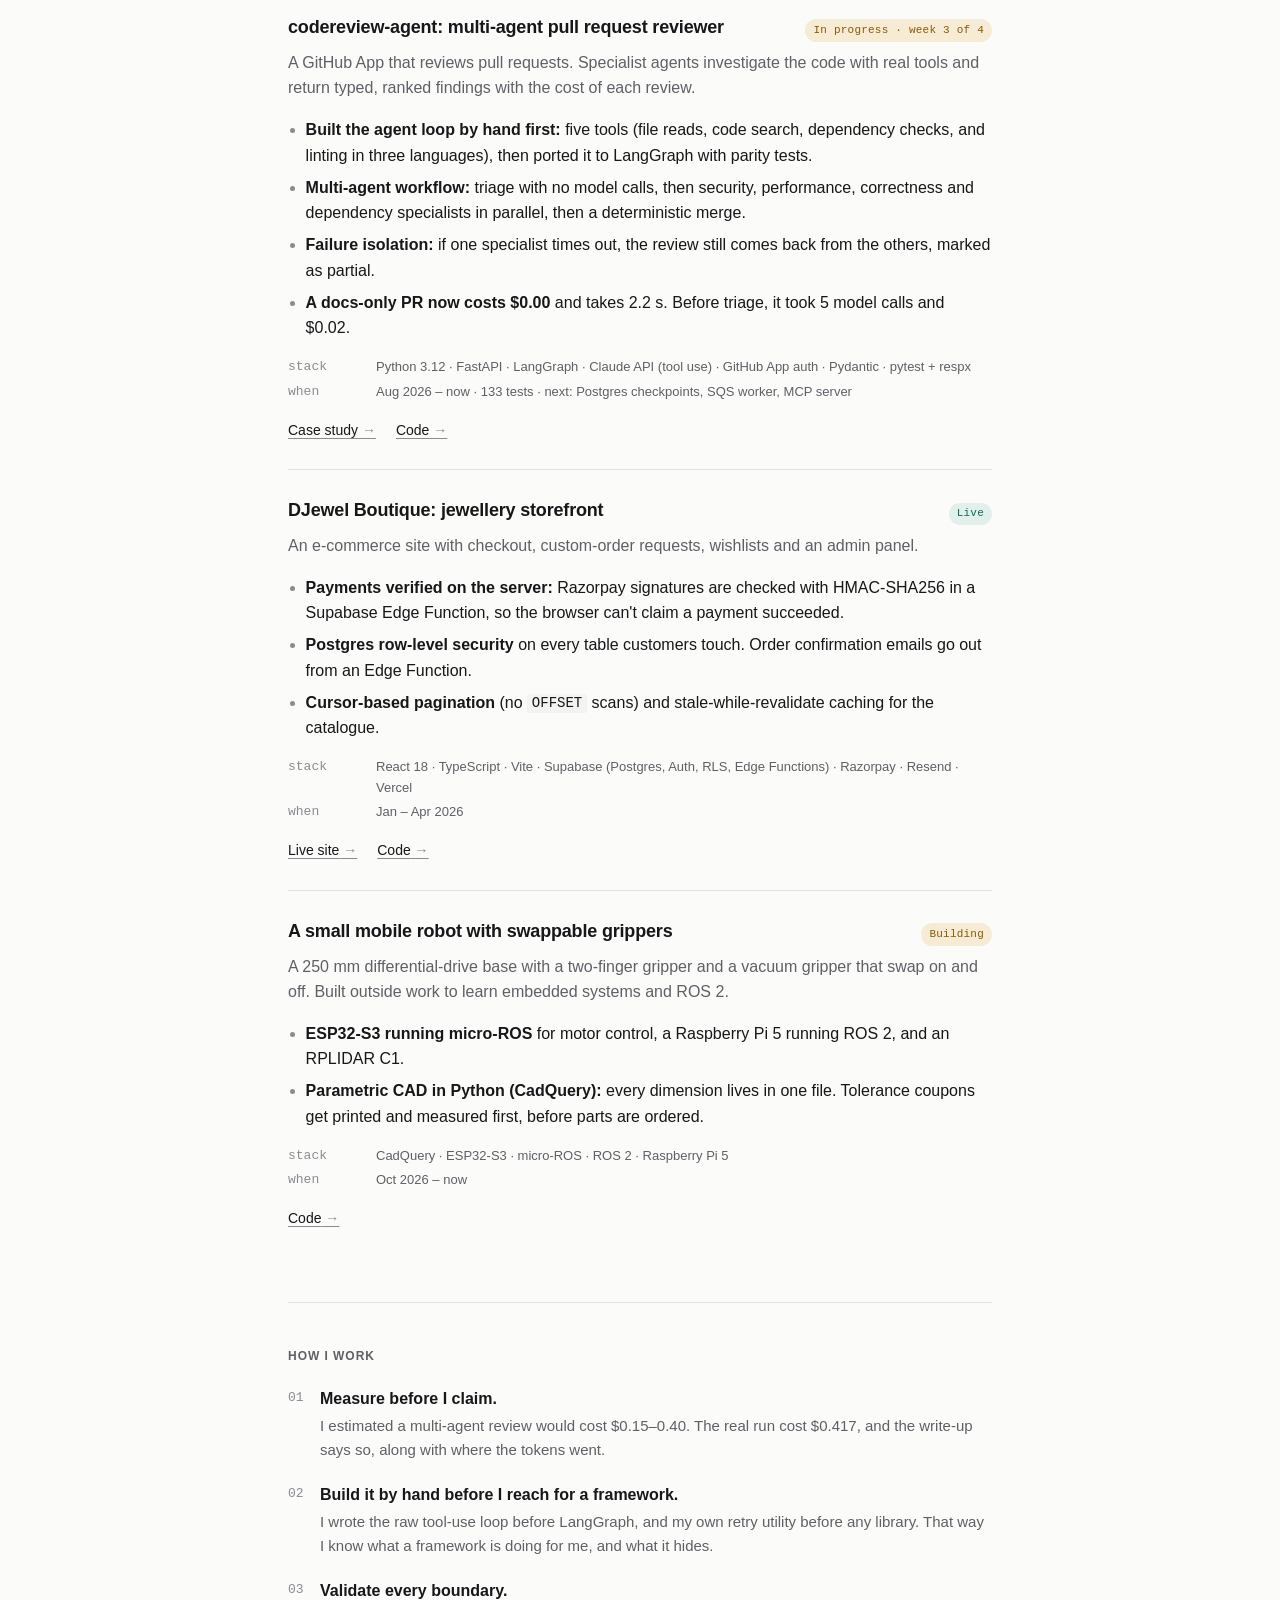
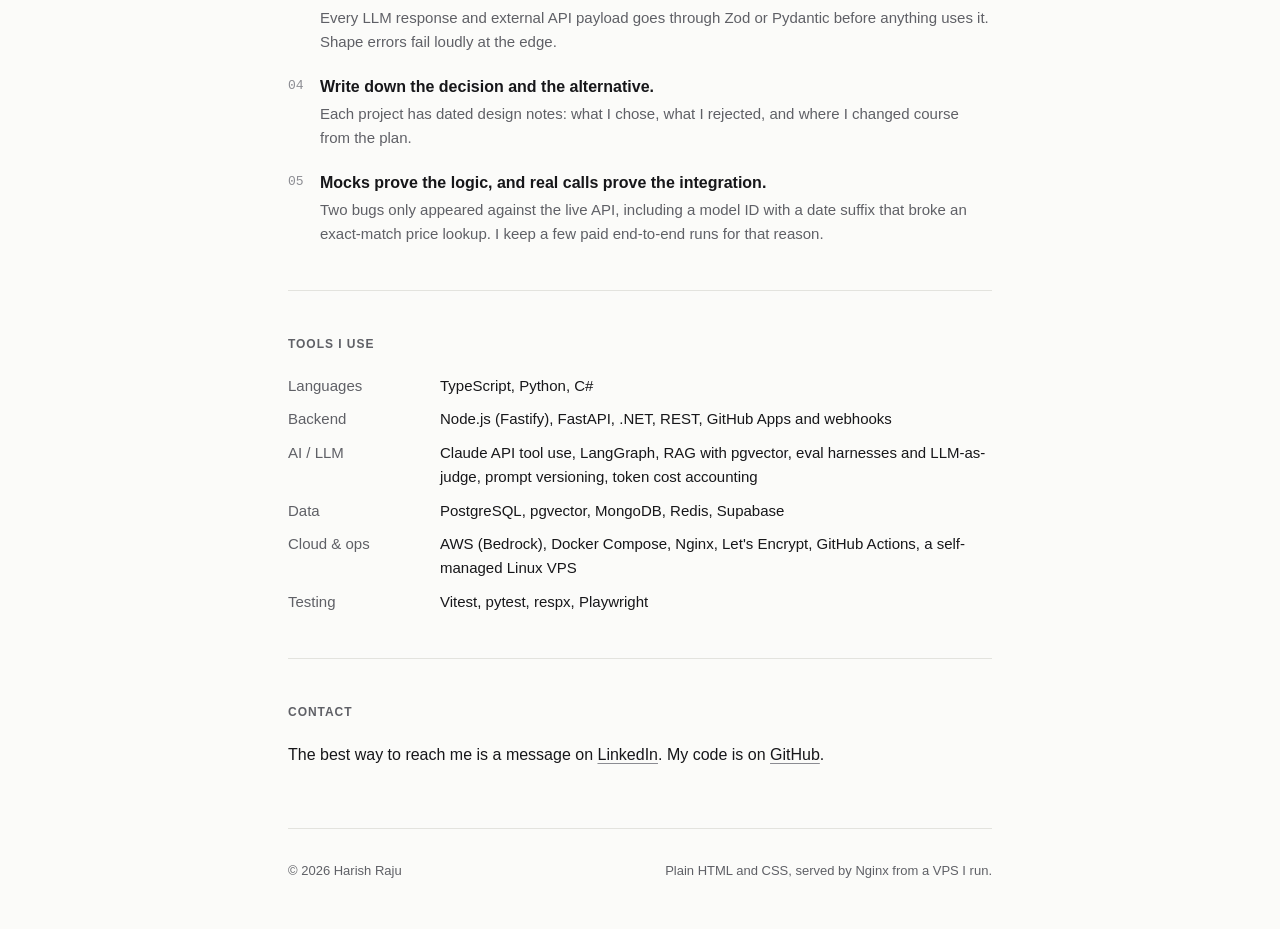
==== commit aa1fc7f8: "Reframe the hero around agentic system design Co-Authored-By: Claude Opus 5.5 <noreply@anthropic.com" ====
--- a/index.html
+++ b/index.html
@@ -4,7 +4,7 @@
 <meta charset="utf-8">
 <meta name="viewport" content="width=device-width, initial-scale=1">
 <title>Harish Raju · Senior Backend Engineer, AI Systems</title>
-<meta name="description" content="Senior backend engineer in Bengaluru with 8 years in C#/.NET and Node/TypeScript, now building production LLM services: agents, RAG, evals, cost tracking and failure isolation.">
+<meta name="description" content="Senior backend engineer in Bengaluru designing agentic AI systems: multi-agent workflows, tool use, human-in-the-loop review, evals and guardrails. 8 years in C#/.NET and Node/TypeScript, now with Python.">
 <link rel="canonical" href="https://harishraju.tech/">
 <meta name="color-scheme" content="light">
 <meta name="theme-color" content="#fbfbf9">
@@ -12,7 +12,7 @@
 <meta property="og:type" content="profile">
 <meta property="og:url" content="https://harishraju.tech/">
 <meta property="og:title" content="Harish Raju · Senior Backend Engineer, AI Systems">
-<meta property="og:description" content="Production LLM services with evals, fallbacks, cost tracking and failure isolation. Case studies with real numbers.">
+<meta property="og:description" content="Agentic AI systems: multi-agent workflows, human-in-the-loop review, evals and guardrails. Case studies with real numbers.">
 <meta property="og:image" content="https://harishraju.tech/assets/og.png">
 <meta property="og:image:width" content="1200">
 <meta property="og:image:height" content="630">
@@ -30,7 +30,7 @@
   "url": "https://harishraju.tech/",
   "jobTitle": "Senior Backend Engineer",
   "address": { "@type": "PostalAddress", "addressLocality": "Bengaluru", "addressCountry": "IN" },
-  "knowsAbout": ["Backend engineering", "LLM applications", "AI agents", "LangGraph", "RAG", "LLM evaluation", "TypeScript", "Python", "C#", ".NET", "PostgreSQL", "AWS Bedrock", "Docker"],
+  "knowsAbout": ["Backend engineering", "Agentic AI systems", "Multi-agent workflows", "AI agents", "Human-in-the-loop AI", "LangGraph", "RAG", "LLM evaluation", "TypeScript", "Python", "C#", ".NET", "PostgreSQL", "AWS Bedrock", "Docker"],
   "sameAs": ["https://github.com/harisharaju1", "https://www.linkedin.com/in/harish-raju"]
 }
 </script>
@@ -59,8 +59,9 @@
     <section class="hero" aria-labelledby="name">
       <div class="status"><span class="dot" aria-hidden="true"></span>Bengaluru · Open to Senior Backend and AI engineering roles</div>
       <h1 id="name">Harish Raju</h1>
-      <p class="role">Senior Backend Engineer · production AI systems</p>
-      <p class="lede">I've spent eight years building backend systems in C#/.NET and Node/TypeScript. This year I've been building services that call LLMs, in TypeScript and Python. I care most about the engineering around the model call: evals that catch regressions, fallbacks when the model isn't sure, cost tracking for every request, and failures that stay contained.</p>
+      <p class="role">Senior Backend Engineer · agentic AI systems</p>
+      <p class="lede">I design agentic systems: AI that investigates, decides and knows when to hand off. That means specialist agents that choose their own tools and run in parallel, deterministic steps that keep the model out of decisions plain code can make, and human-in-the-loop review when confidence drops. All of it is measured, with evals that catch regressions, guardrails against prompt injection, and a cost on every agent run.</p>
+      <p class="lede">Underneath is eight years of backend engineering in C#/.NET and Node/TypeScript, now with Python. That's why the system around the model gets as much care as the model.</p>
       <div class="links">
         <a href="https://github.com/harisharaju1">GitHub</a>
         <a href="https://www.linkedin.com/in/harish-raju">LinkedIn</a>
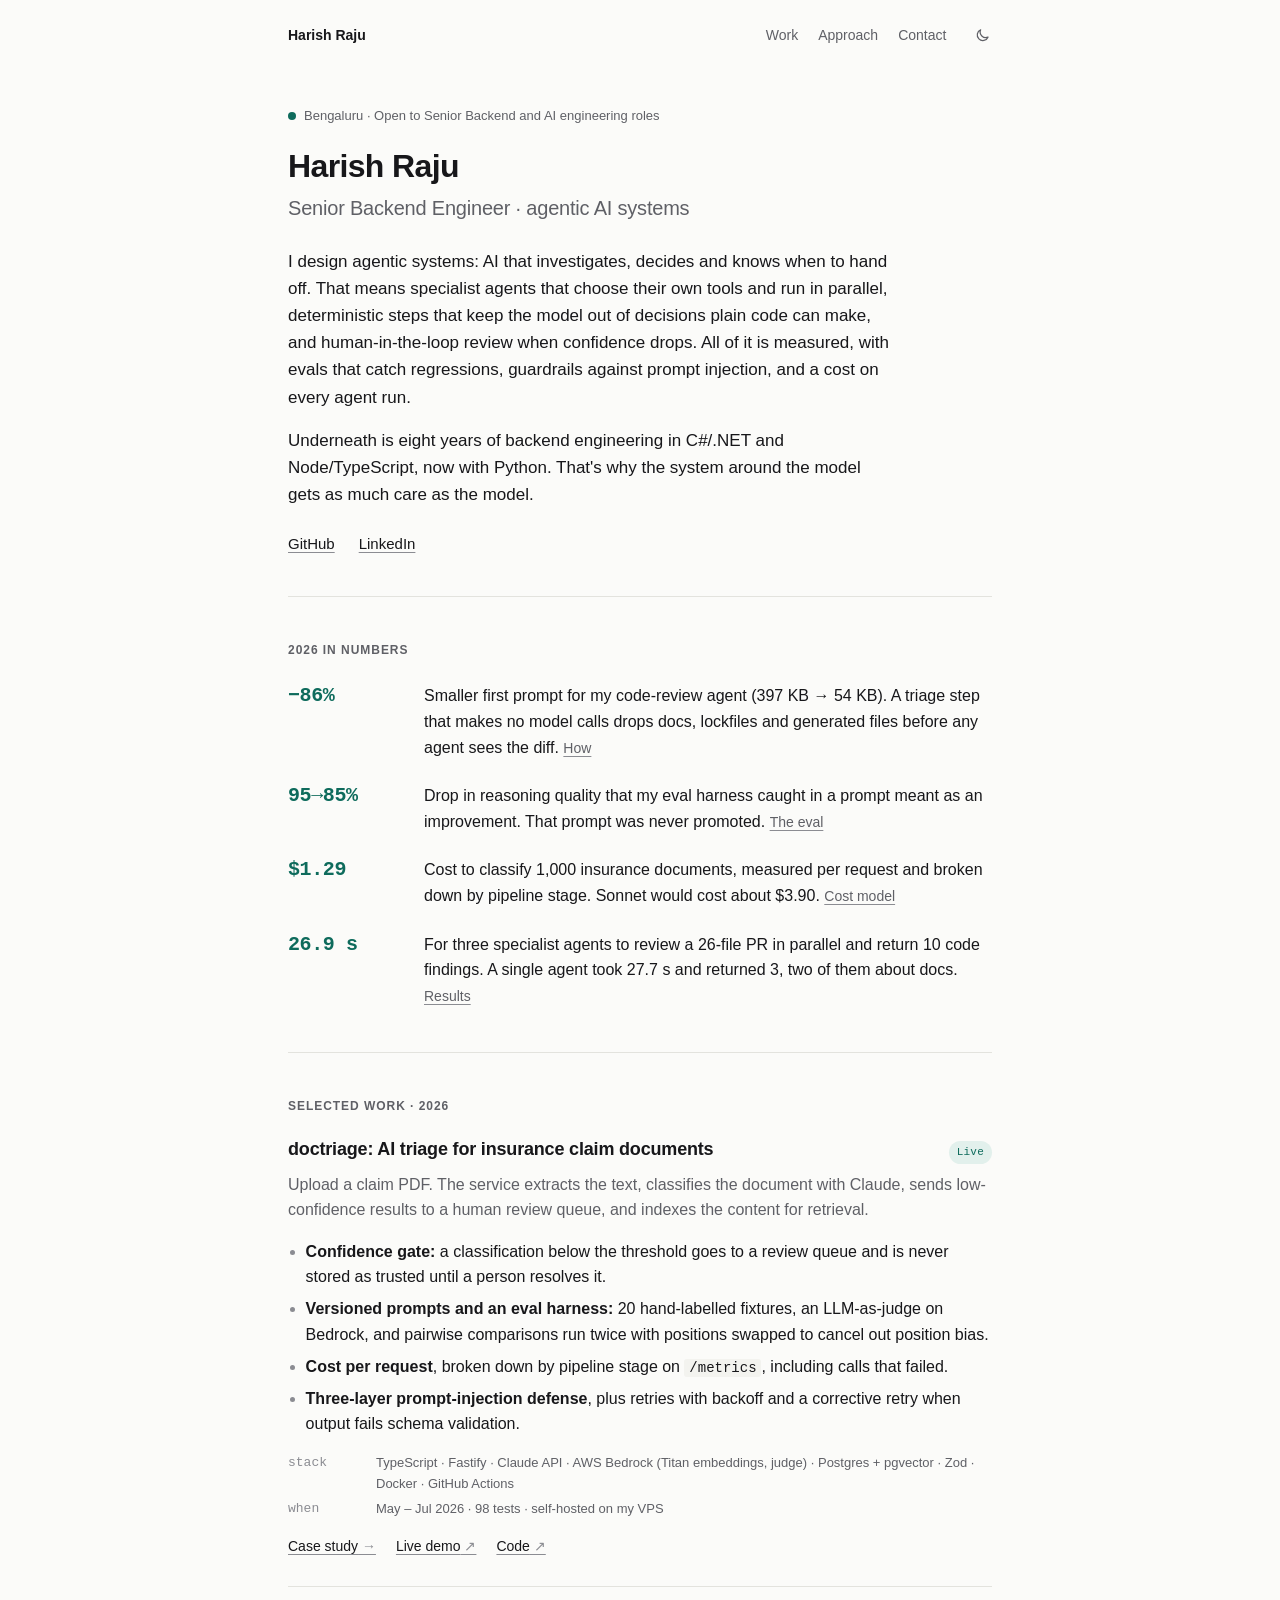
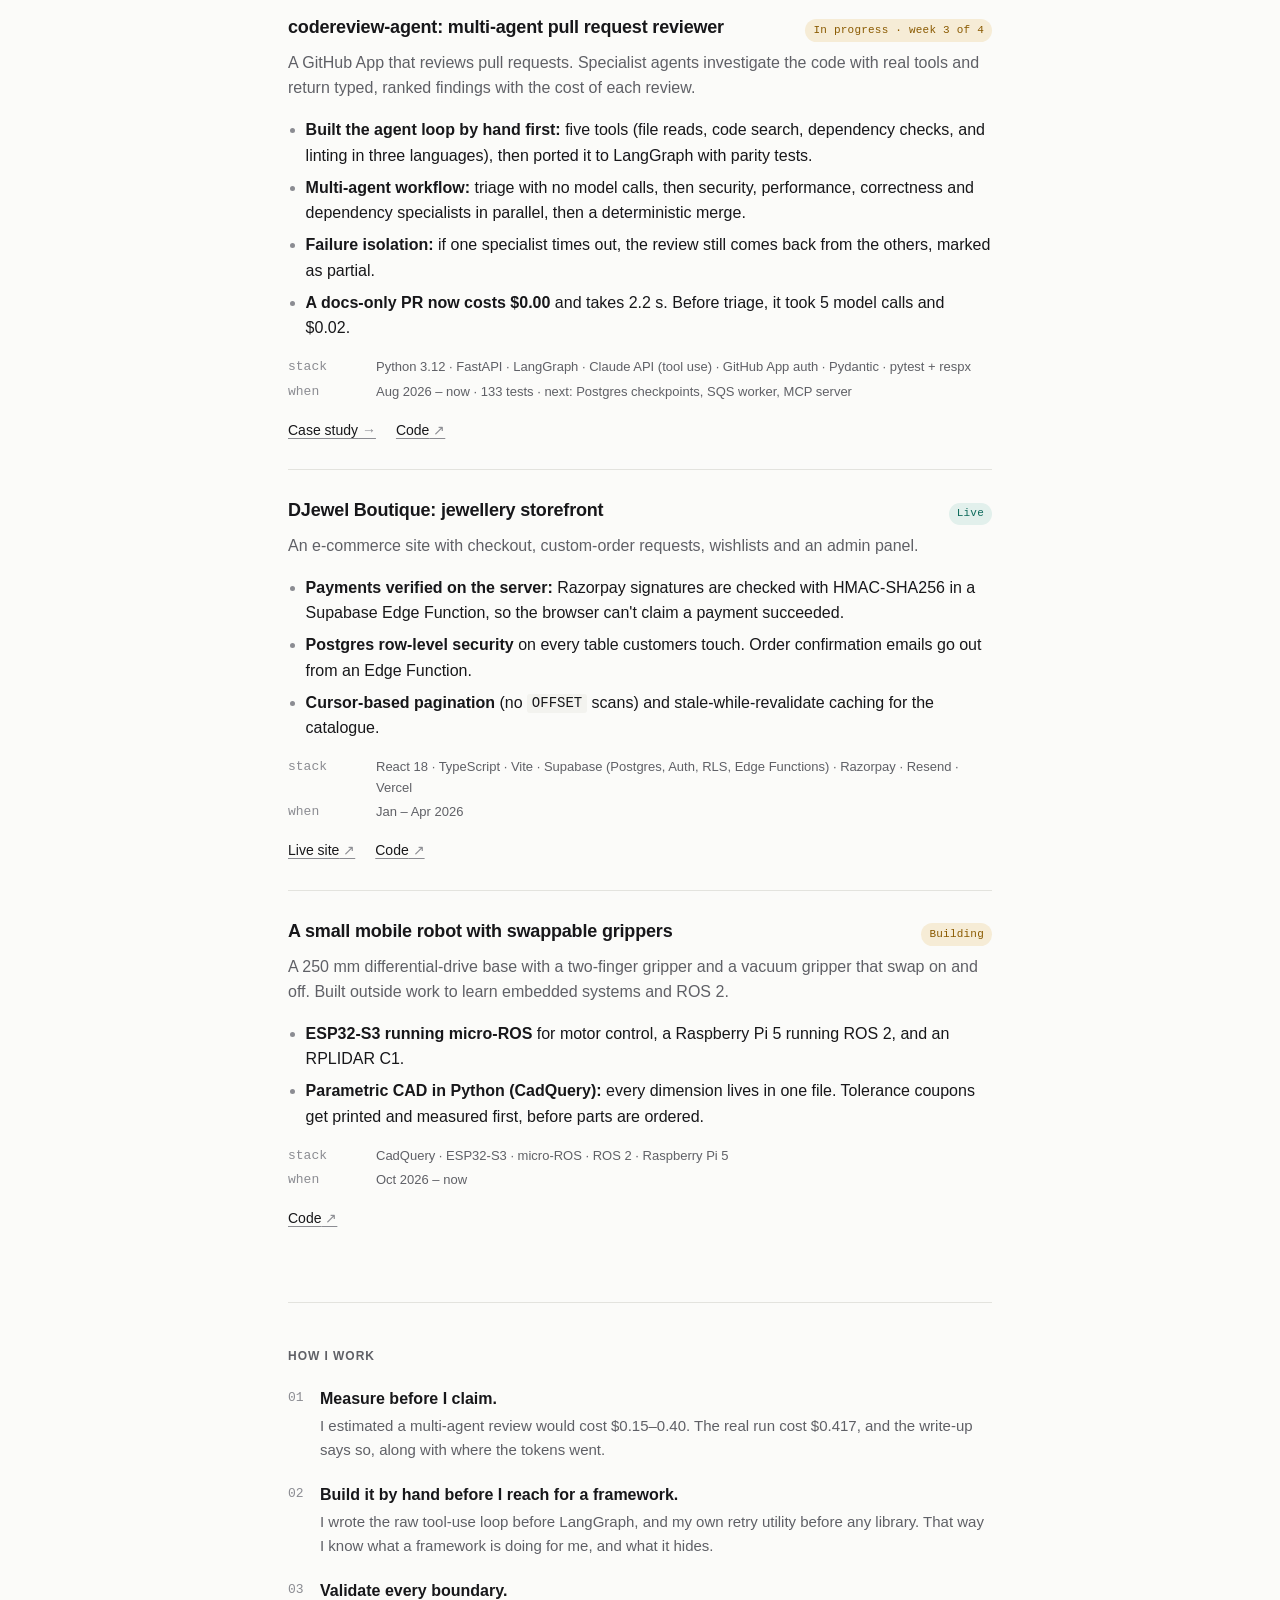
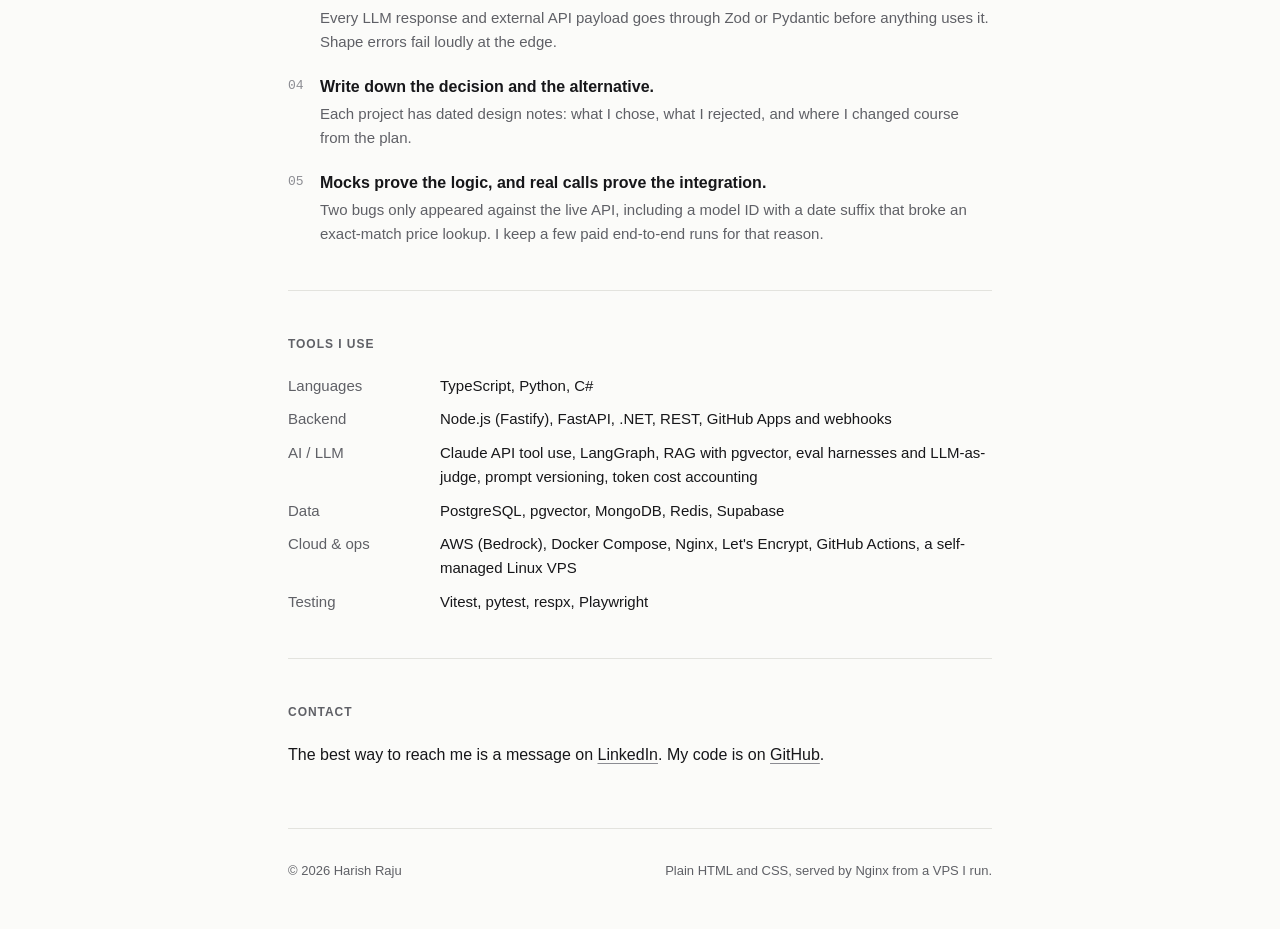
==== commit 521d47eb: "Open external links in a new tab, marked with an arrow Co-Authored-By: Claude Opus 5.5 <noreply@anth" ====
--- a/index.html
+++ b/index.html
@@ -63,8 +63,8 @@
       <p class="lede">I design agentic systems: AI that investigates, decides and knows when to hand off. That means specialist agents that choose their own tools and run in parallel, deterministic steps that keep the model out of decisions plain code can make, and human-in-the-loop review when confidence drops. All of it is measured, with evals that catch regressions, guardrails against prompt injection, and a cost on every agent run.</p>
       <p class="lede">Underneath is eight years of backend engineering in C#/.NET and Node/TypeScript, now with Python. That's why the system around the model gets as much care as the model.</p>
       <div class="links">
-        <a href="https://github.com/harisharaju1">GitHub</a>
-        <a href="https://www.linkedin.com/in/harish-raju">LinkedIn</a>
+        <a href="https://github.com/harisharaju1" target="_blank" rel="noopener noreferrer">GitHub</a>
+        <a href="https://www.linkedin.com/in/harish-raju" target="_blank" rel="noopener noreferrer">LinkedIn</a>
         <!-- <a href="mailto:you@example.com">Email</a> -->
         <!-- <a href="/resume.pdf">Résumé (PDF)</a> -->
       </div>
@@ -101,8 +101,8 @@
         </dl>
         <div class="actions">
           <a href="/work/doctriage/">Case study</a>
-          <a href="https://doctriage.harishraju.tech">Live demo</a>
-          <a href="https://github.com/harisharaju1/doctriage">Code</a>
+          <a href="https://doctriage.harishraju.tech" target="_blank" rel="noopener noreferrer">Live demo</a>
+          <a href="https://github.com/harisharaju1/doctriage" target="_blank" rel="noopener noreferrer">Code</a>
         </div>
       </article>
 
@@ -124,7 +124,7 @@
         </dl>
         <div class="actions">
           <a href="/work/codereview-agent/">Case study</a>
-          <a href="https://github.com/harisharaju1/codereview-agent">Code</a>
+          <a href="https://github.com/harisharaju1/codereview-agent" target="_blank" rel="noopener noreferrer">Code</a>
         </div>
       </article>
 
@@ -144,8 +144,8 @@
           <dt>When</dt><dd>Jan – Apr 2026</dd>
         </dl>
         <div class="actions">
-          <a href="https://digitaljems.vercel.app">Live site</a>
-          <a href="https://github.com/harisharaju1/digitaljems">Code</a>
+          <a href="https://digitaljems.vercel.app" target="_blank" rel="noopener noreferrer">Live site</a>
+          <a href="https://github.com/harisharaju1/digitaljems" target="_blank" rel="noopener noreferrer">Code</a>
         </div>
       </article>
 
@@ -164,7 +164,7 @@
           <dt>When</dt><dd>Oct 2026 – now</dd>
         </dl>
         <div class="actions">
-          <a href="https://github.com/harisharaju1/handheld-robotics-v1">Code</a>
+          <a href="https://github.com/harisharaju1/handheld-robotics-v1" target="_blank" rel="noopener noreferrer">Code</a>
         </div>
       </article>
     </section>
@@ -208,7 +208,7 @@
 
     <section id="contact" aria-labelledby="contact-h">
       <h2 id="contact-h">Contact</h2>
-      <p>The best way to reach me is a message on <a href="https://www.linkedin.com/in/harish-raju">LinkedIn</a>. My code is on <a href="https://github.com/harisharaju1">GitHub</a>.</p>
+      <p>The best way to reach me is a message on <a href="https://www.linkedin.com/in/harish-raju" target="_blank" rel="noopener noreferrer">LinkedIn</a>. My code is on <a href="https://github.com/harisharaju1" target="_blank" rel="noopener noreferrer">GitHub</a>.</p>
     </section>
 
   </main>
--- a/assets/style.css
+++ b/assets/style.css
@@ -147,6 +147,7 @@
 
 .actions { display: flex; flex-wrap: wrap; gap: .5rem 1.25rem; font-size: .875rem; font-weight: 500; }
 .actions a::after { content: " \2192"; color: var(--faint); }
+.actions a[target="_blank"]::after { content: " \2197"; } /* ↗ = opens in a new tab */
 
 /* ---------- principles ---------- */
 
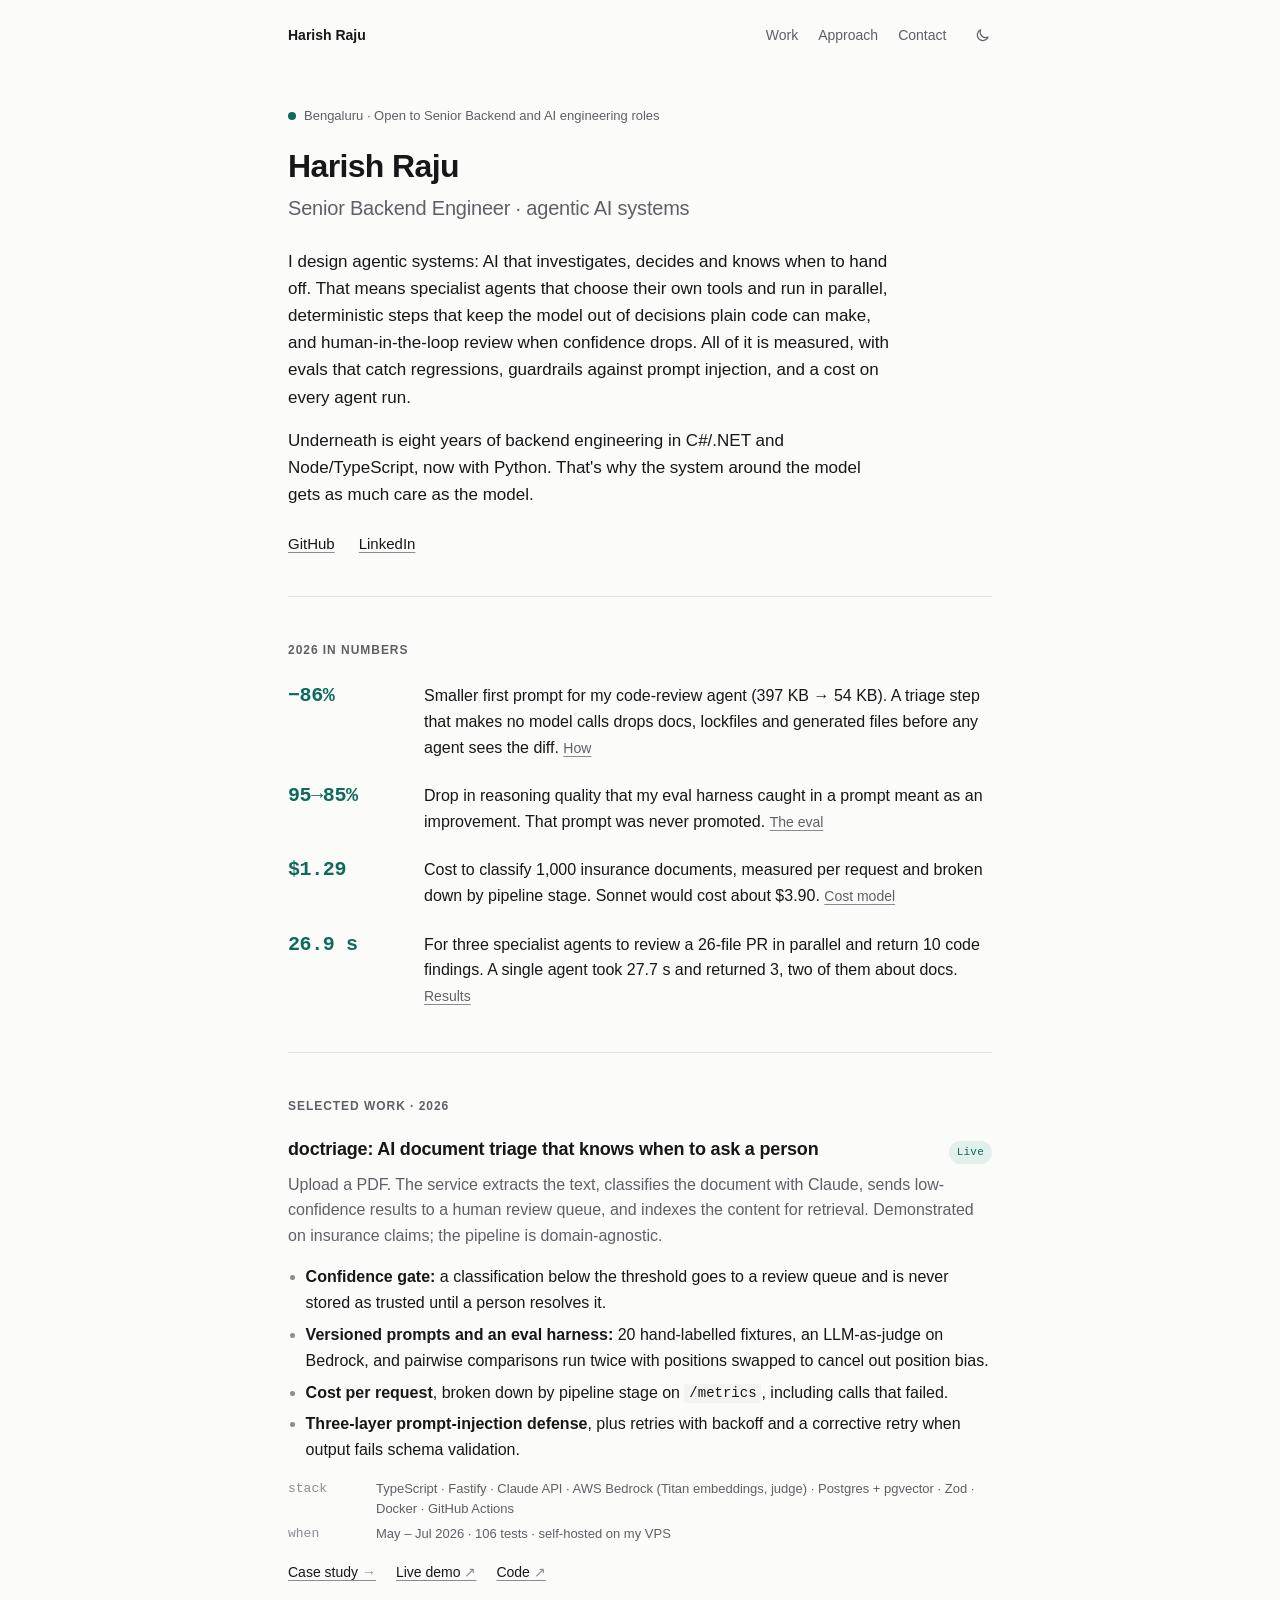
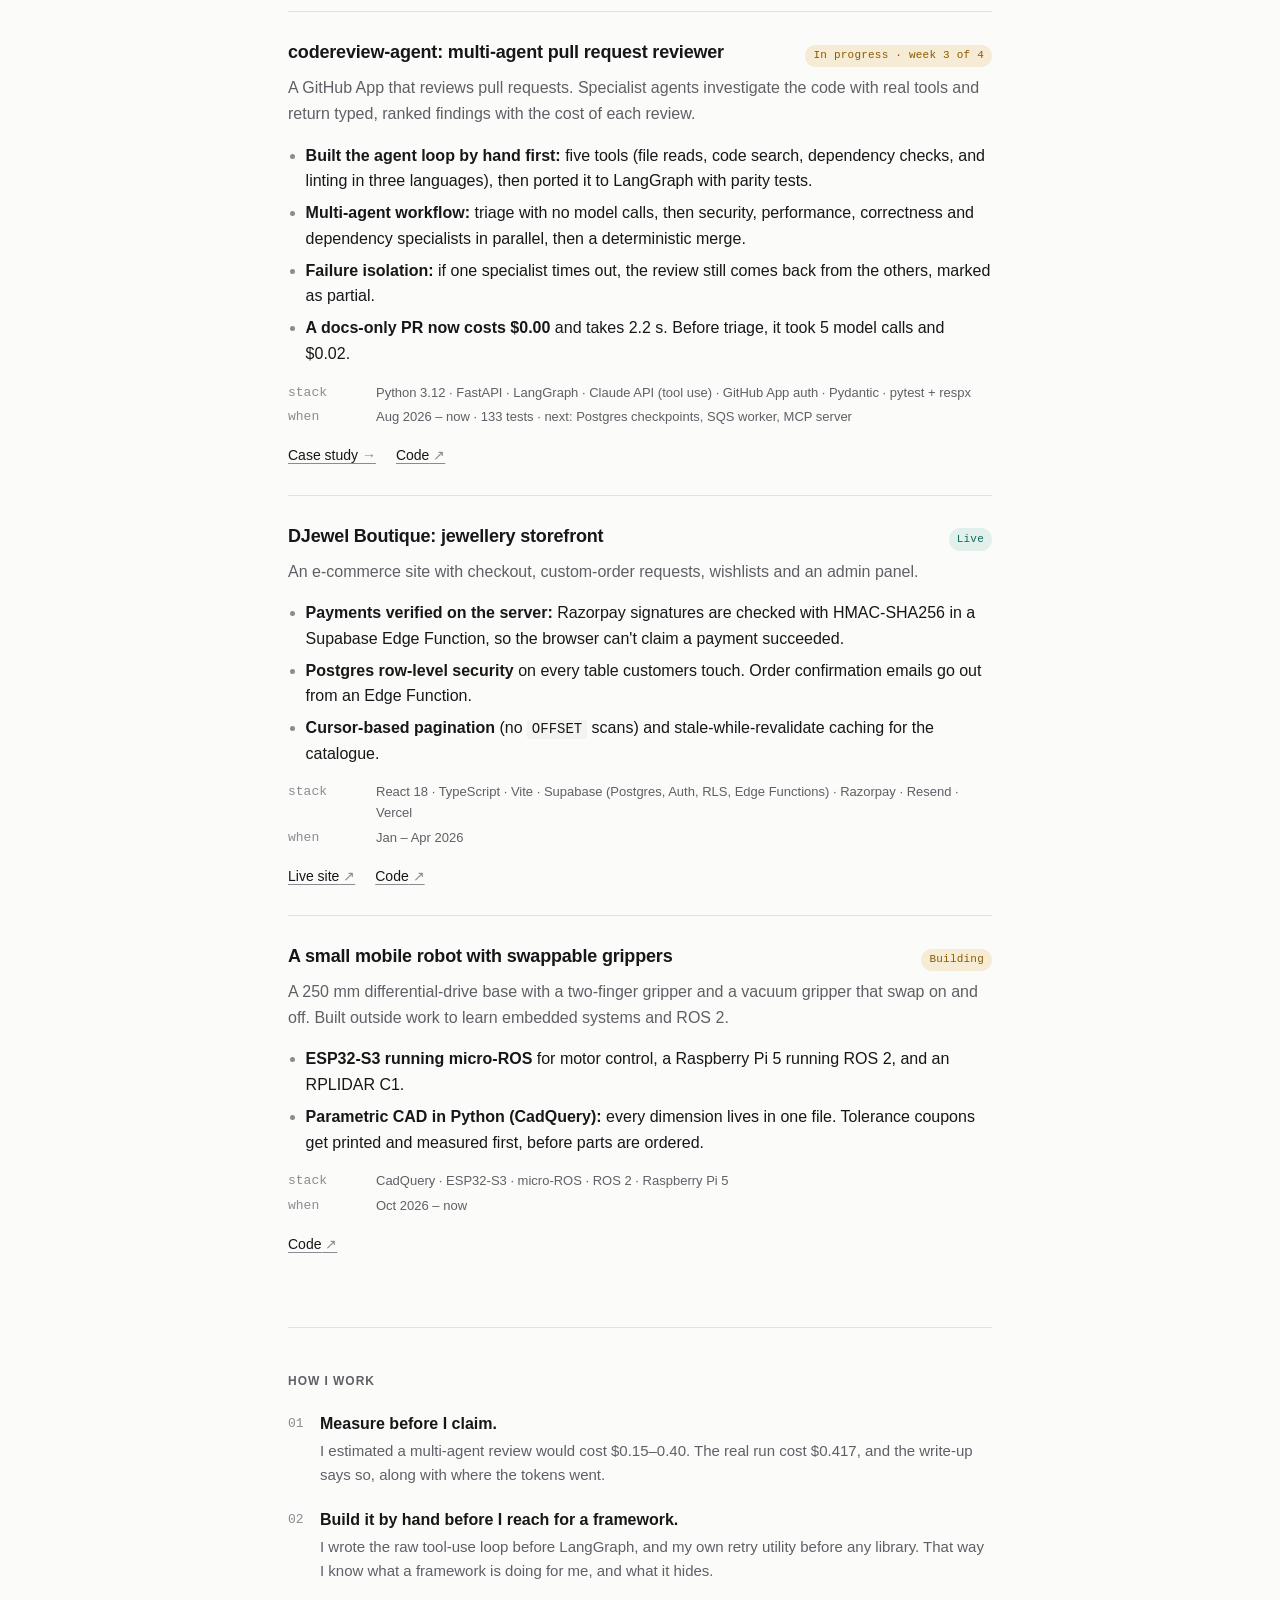
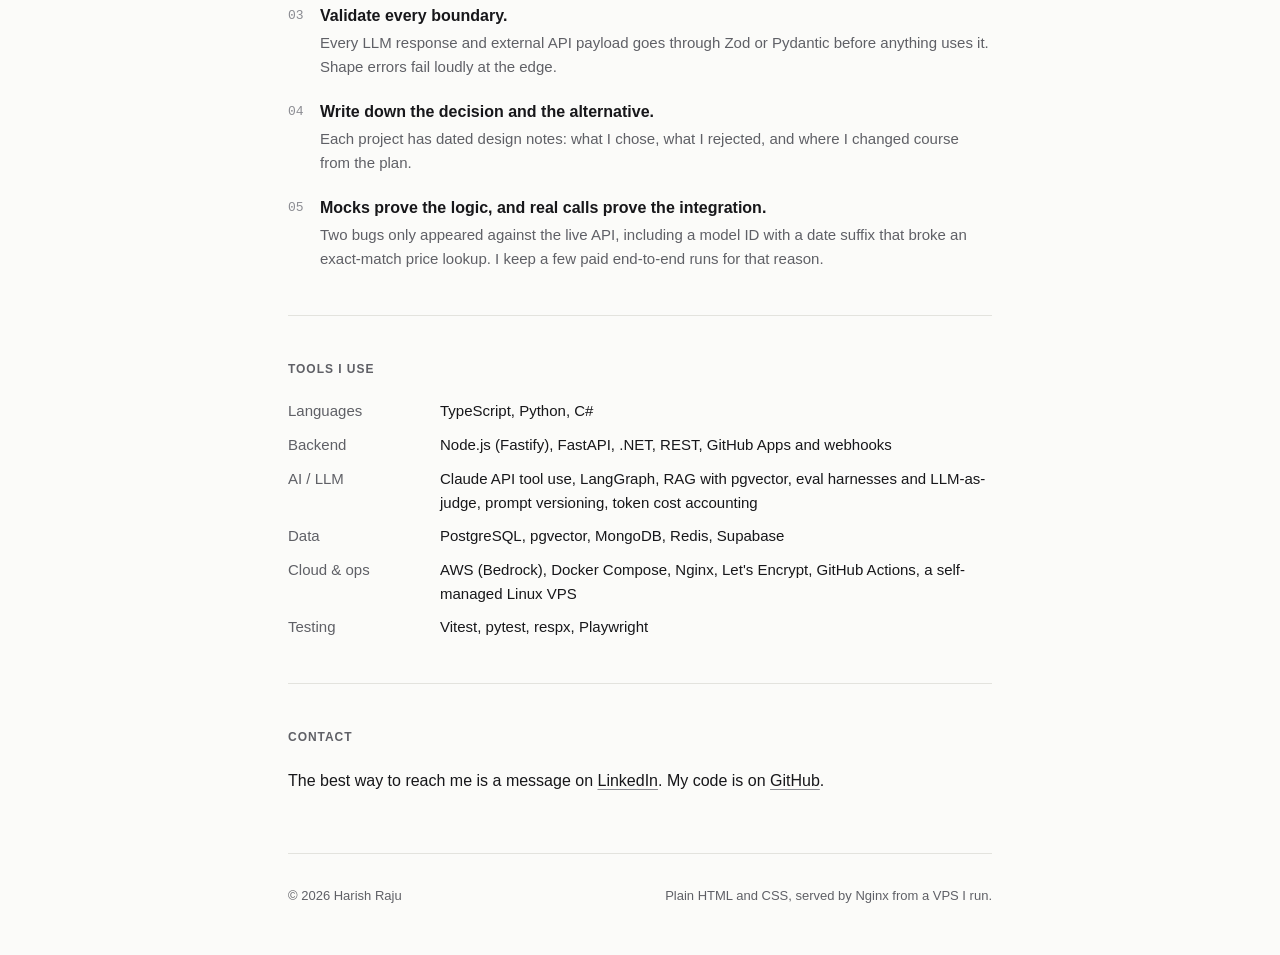
==== commit 8b6d631d: "doctriage: present it as general document triage, demonstrated on insurance Updates the headline, su" ====
--- a/index.html
+++ b/index.html
@@ -85,10 +85,10 @@
 
       <article class="project">
         <header>
-          <h3>doctriage: AI triage for insurance claim documents</h3>
+          <h3>doctriage: AI document triage that knows when to ask a person</h3>
           <span class="badge">Live</span>
         </header>
-        <p class="what">Upload a claim PDF. The service extracts the text, classifies the document with Claude, sends low-confidence results to a human review queue, and indexes the content for retrieval.</p>
+        <p class="what">Upload a PDF. The service extracts the text, classifies the document with Claude, sends low-confidence results to a human review queue, and indexes the content for retrieval. Demonstrated on insurance claims; the pipeline is domain-agnostic.</p>
         <ul>
           <li><strong>Confidence gate:</strong> a classification below the threshold goes to a review queue and is never stored as trusted until a person resolves it.</li>
           <li><strong>Versioned prompts and an eval harness:</strong> 20 hand-labelled fixtures, an LLM-as-judge on Bedrock, and pairwise comparisons run twice with positions swapped to cancel out position bias.</li>
@@ -97,7 +97,7 @@
         </ul>
         <dl class="spec">
           <dt>Stack</dt><dd>TypeScript · Fastify · Claude API · AWS Bedrock (Titan embeddings, judge) · Postgres + pgvector · Zod · Docker · GitHub Actions</dd>
-          <dt>When</dt><dd>May – Jul 2026 · 98 tests · self-hosted on my VPS</dd>
+          <dt>When</dt><dd>May – Jul 2026 · 106 tests · self-hosted on my VPS</dd>
         </dl>
         <div class="actions">
           <a href="/work/doctriage/">Case study</a>
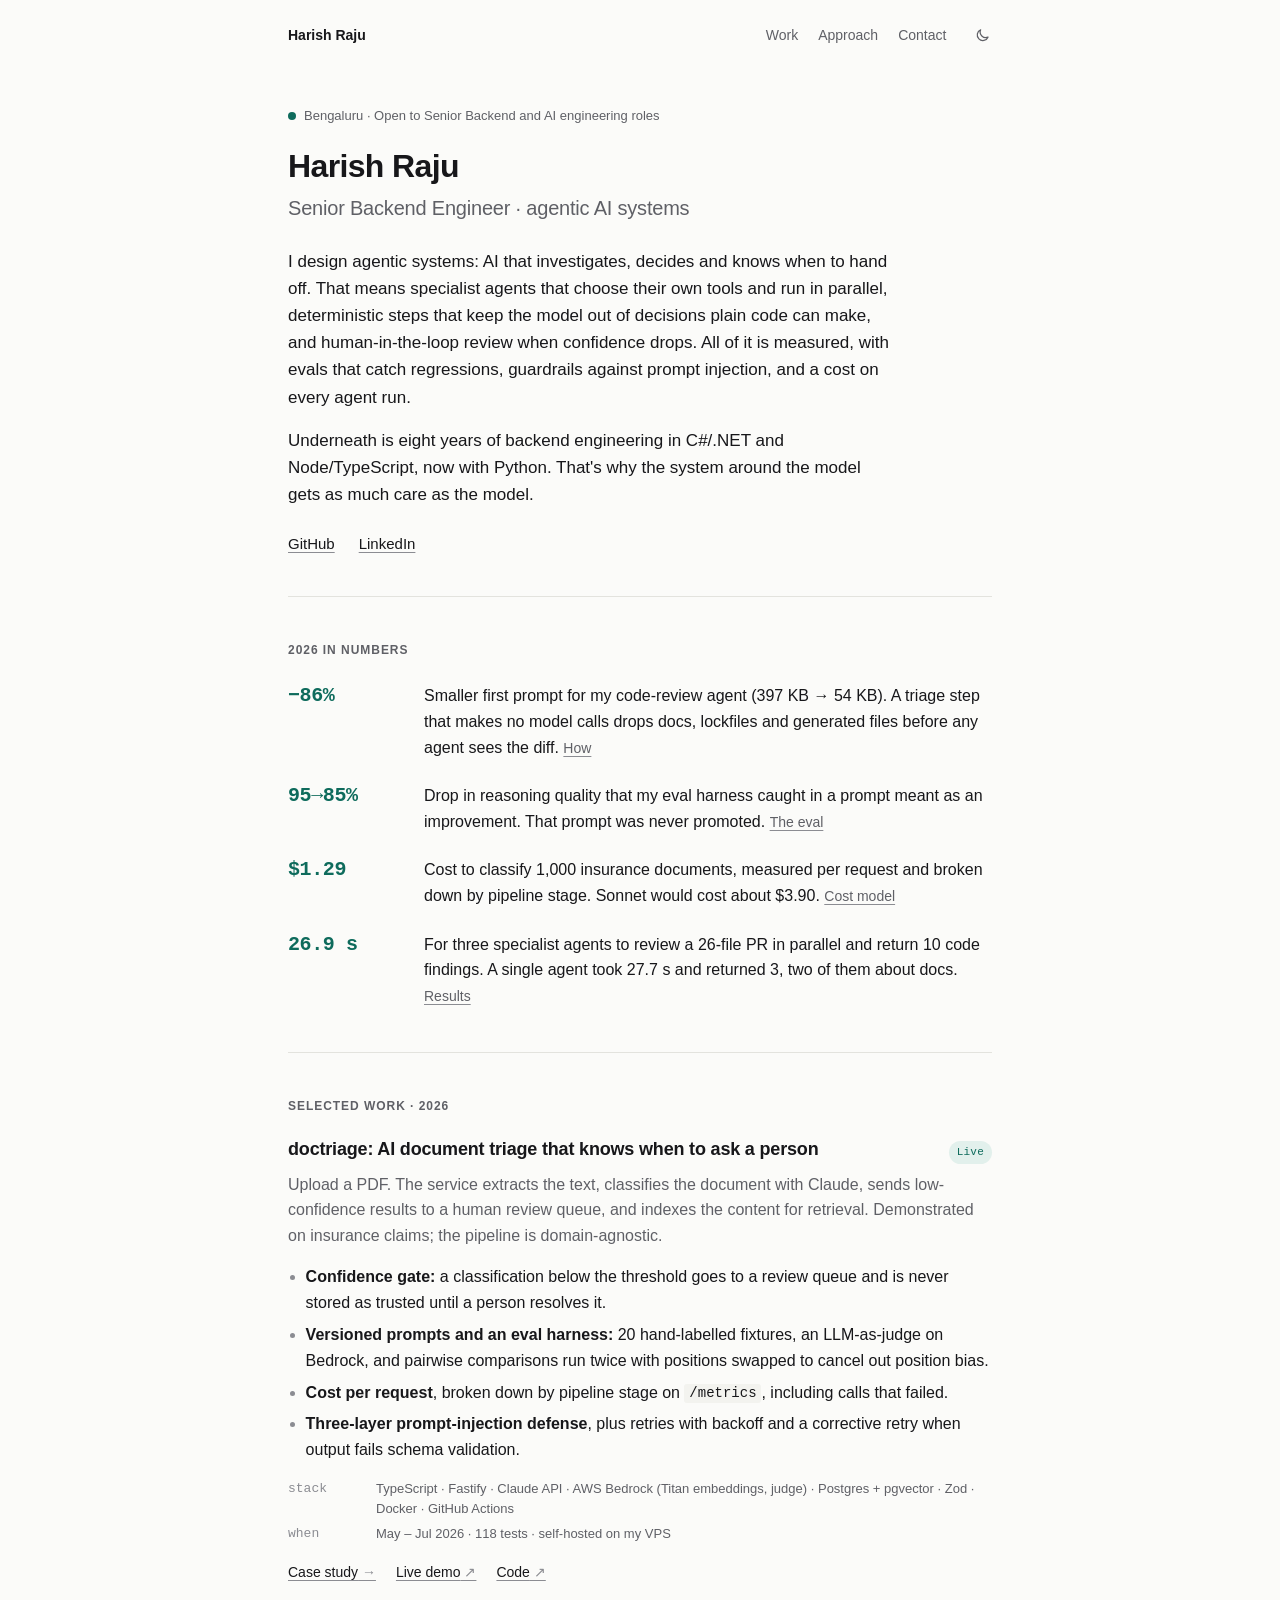
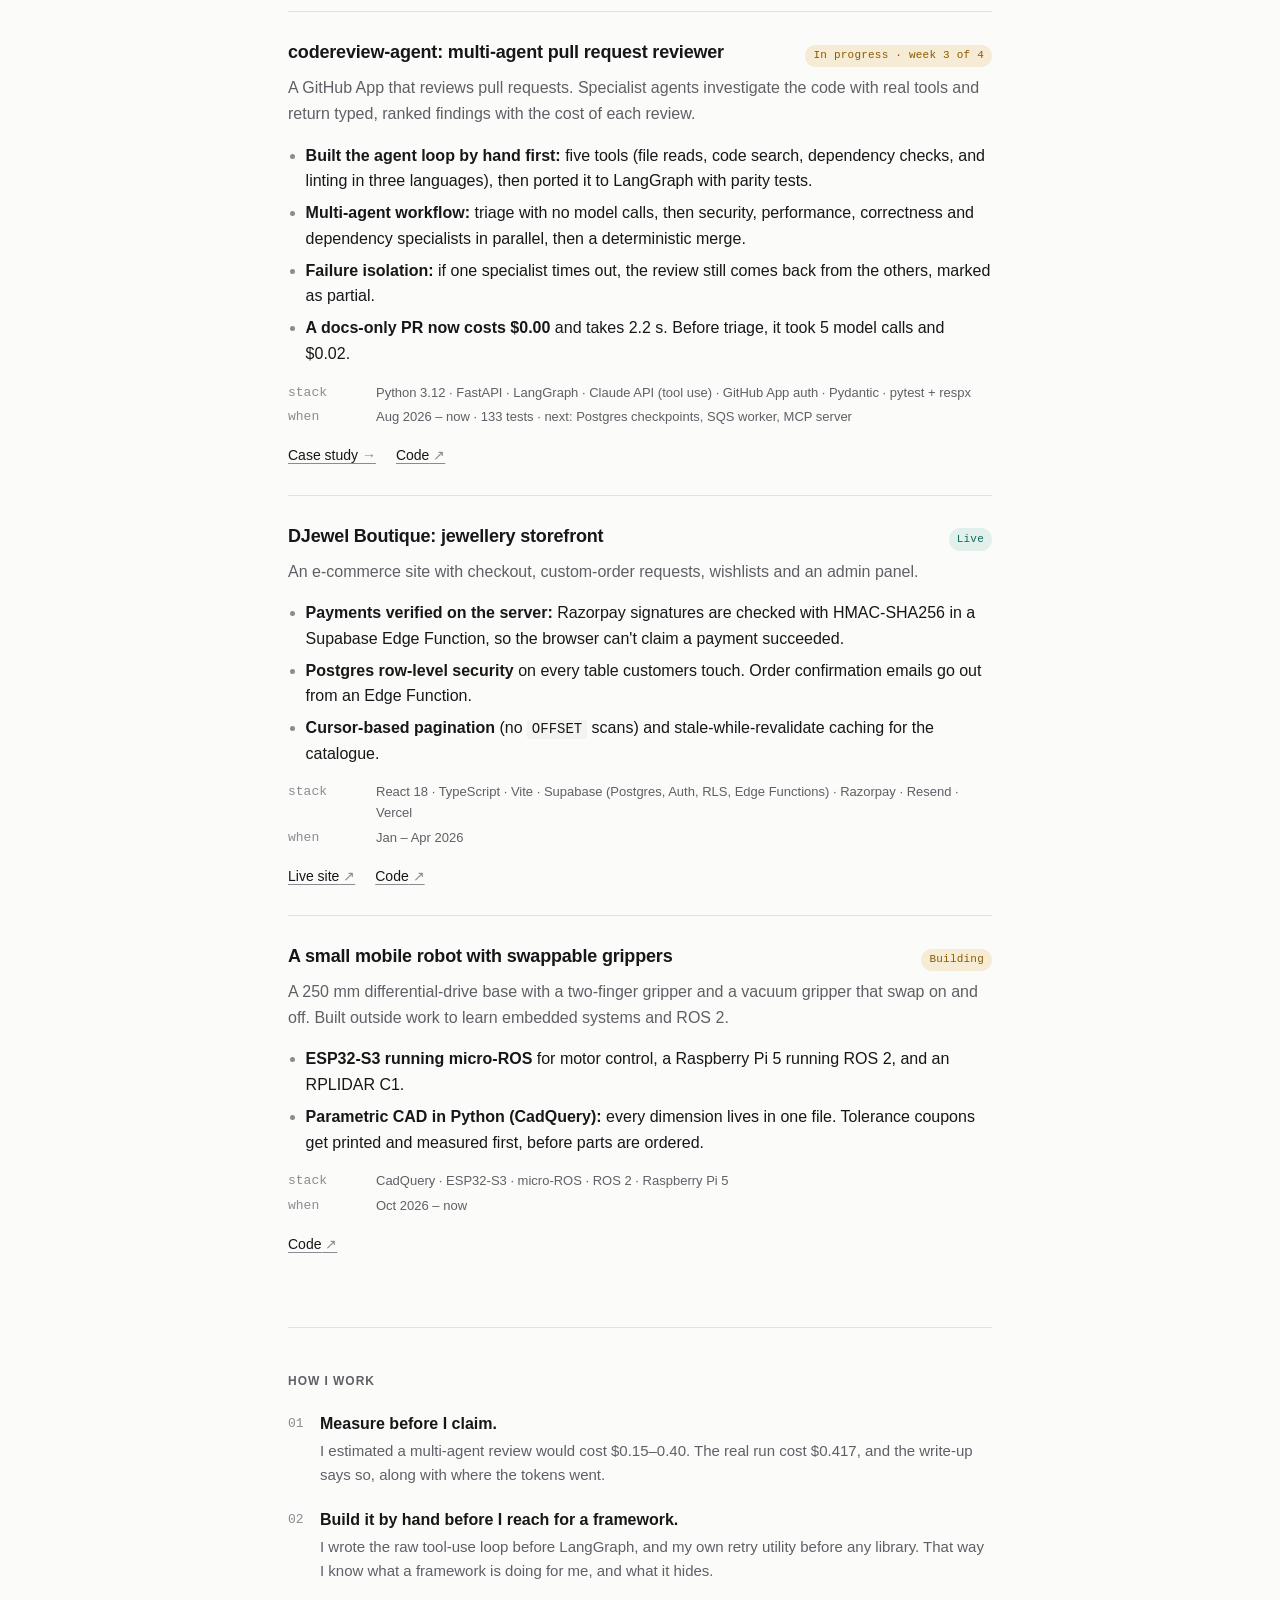
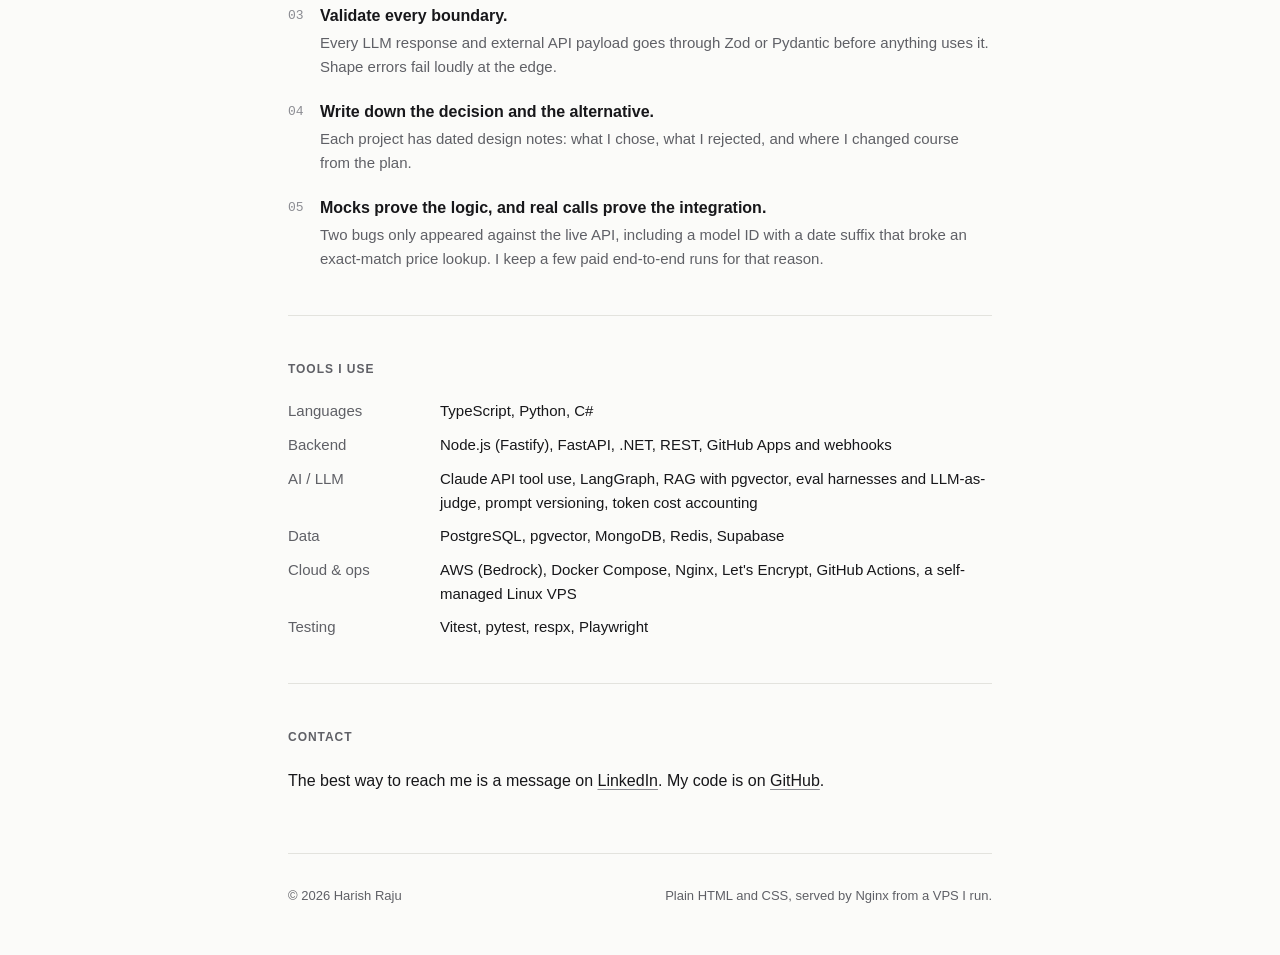
==== commit bc8ee1e1: "doctriage case study: 118 tests, loopback-bound app port, demo guards Co-Authored-By: Claude Opus 5." ====
--- a/index.html
+++ b/index.html
@@ -97,7 +97,7 @@
         </ul>
         <dl class="spec">
           <dt>Stack</dt><dd>TypeScript · Fastify · Claude API · AWS Bedrock (Titan embeddings, judge) · Postgres + pgvector · Zod · Docker · GitHub Actions</dd>
-          <dt>When</dt><dd>May – Jul 2026 · 106 tests · self-hosted on my VPS</dd>
+          <dt>When</dt><dd>May – Jul 2026 · 118 tests · self-hosted on my VPS</dd>
         </dl>
         <div class="actions">
           <a href="/work/doctriage/">Case study</a>
